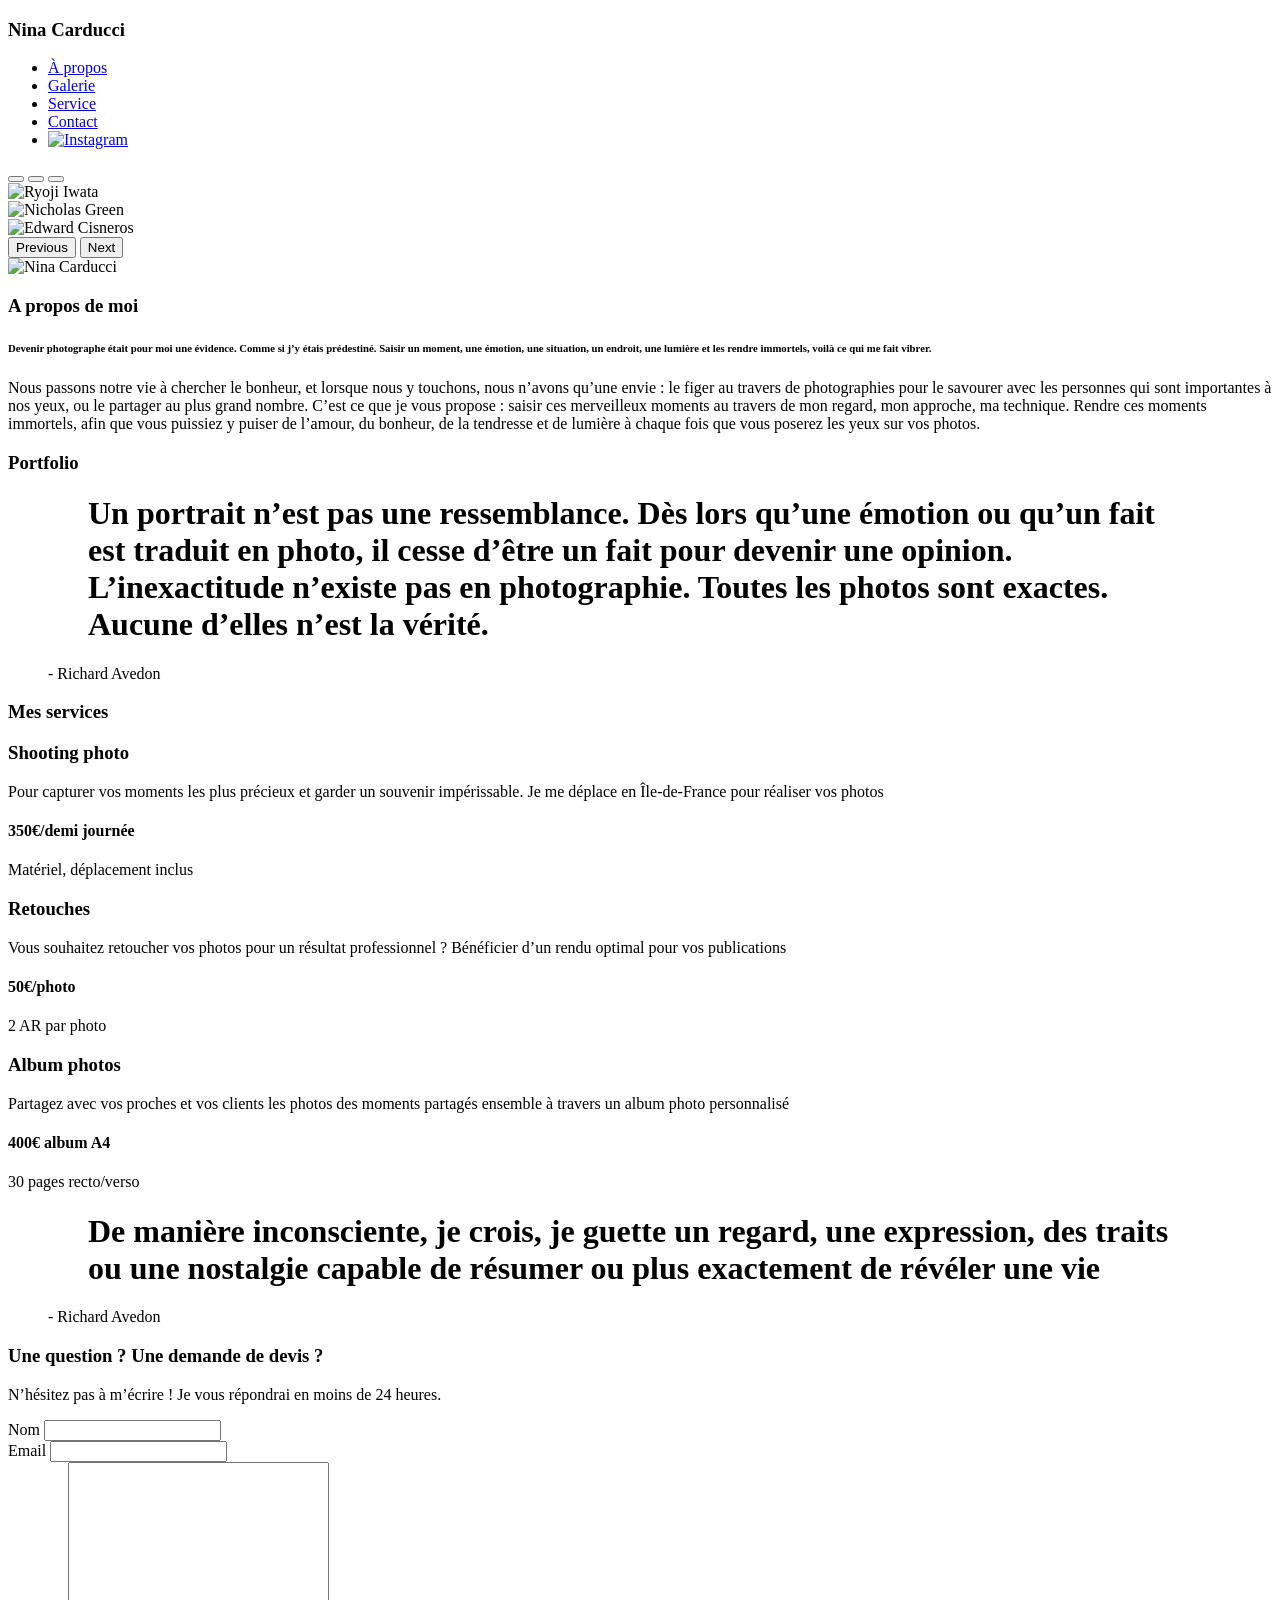
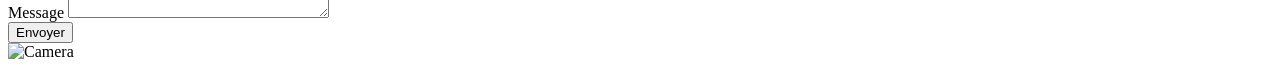
==== index.html @ 7146851a "first commit" ====
<!DOCTYPE html>
<html lang="fr">
<head>

	<!--tag meta-->
	<meta charset="UTF-8">
	<meta name="viewport" content="width=device-width, initial-scale=1.0">

	<!--tag title-->
	<title>Nina Carducci – Photographe professionnelle</title>

	<!--tag link-->
	<link rel="stylesheet" href="./assets/bootstrap/bootstrap.css">
	<link rel="stylesheet" href="./assets/style.css">
	<link rel="preconnect" href="https://fonts.googleapis.com">
	<link rel="preconnect" href="https://fonts.gstatic.com" crossorigin>
	<link href="https://fonts.googleapis.com/css2?family=Inter&family=Spectral:ital,wght@0,400;1,300;1,400;1,800&display=swap" rel="stylesheet">

	<!--tag script-->
	<script src="./assets/bootstrap/bootstrap.bundle.js"></script>
	<script src="https://code.jquery.com/jquery-3.4.1.min.js" integrity="sha256-CSXorXvZcTkaix6Yvo6HppcZGetbYMGWSFlBw8HfCJo=" crossorigin="anonymous"></script>
	<script src="./assets/maugallery.js" defer></script>
	<script src="./assets/scripts.js" defer></script>
</head>
<body>
<div class="top-header">
	<h3 class="name">Nina Carducci</h3>
	<div class="nav">   
		<ul>
			<li><a href="#about">À propos</a></li>
			<li><a href="#gallery">Galerie</a></li>
			<li><a href="#services">Service</a></li>
			<li><a href="#contact">Contact</a></li>
			<li><a class="social-link" href="https://www.instagram.com/ninacarducci.photo/?hl=fr" target="_blank"><img src="assets/images/instagram.webp" alt="Instagram"></a></li>
		</ul>
	</div>
</div>
<div id="header">

	<div id="carouselExampleIndicators" class="carousel slide" data-bs-ride="carousel">
		<div class="carousel-indicators">
			<button type="button" data-bs-target="#carouselExampleIndicators" data-bs-slide-to="0" class="active" aria-current="true" aria-label="Slide 1"></button>
			<button type="button" data-bs-target="#carouselExampleIndicators" data-bs-slide-to="1" aria-label="Slide 2"></button>
			<button type="button" data-bs-target="#carouselExampleIndicators" data-bs-slide-to="2" aria-label="Slide 3"></button>
		</div>
		<div class="carousel-inner">
			<div class="carousel-item active">
				<img src="./assets/images/slider/ryoji-iwata.webp" class="d-block w-100" alt="Ryoji Iwata">
			</div>
			<div class="carousel-item">
				<img src="./assets/images/slider/nicholas-green.webp" class="d-block w-100" alt="Nicholas Green">
			</div>
			<div class="carousel-item">
				<img src="./assets/images/slider/edward-cisneros.webp" class="d-block w-100" alt="Edward Cisneros">
			</div>
		</div>
		<button class="carousel-control-prev" type="button" data-bs-target="#carouselExampleIndicators" data-bs-slide="prev">
			<span class="carousel-control-prev-icon" aria-hidden="true"></span>
			<span class="visually-hidden">Previous</span>
		</button>
		<button class="carousel-control-next" type="button" data-bs-target="#carouselExampleIndicators" data-bs-slide="next">
			<span class="carousel-control-next-icon" aria-hidden="true"></span>
			<span class="visually-hidden">Next</span>
		</button>
	</div>
</div>
<div id="about">
	<div class="picture left">
		<img src="./assets/images/nina.webp" alt="Nina Carducci">
	</div>
	<div id="about-me">
		<h3 class="about-me__title">A propos de moi</h3>
		<h6 class="about-me__introduction">Devenir photographe était pour moi une évidence. Comme si j’y étais prédestiné. Saisir un moment, une émotion, une situation, un endroit, une lumière et les rendre immortels, voilà ce qui me fait vibrer.</h6>
		<p>Nous passons notre vie à chercher le bonheur, et lorsque nous y touchons, nous n’avons qu’une envie : le figer au travers de photographies pour le savourer avec les personnes qui sont importantes à nos yeux, ou le partager au plus grand nombre.
			C’est ce que je vous propose : saisir ces merveilleux moments au travers de mon regard, mon approche, ma technique. Rendre ces moments immortels, afin que vous puissiez y puiser de l’amour, du bonheur, de la tendresse et de lumière à chaque fois que vous poserez les yeux sur vos photos.</p>
	</div>
</div>
<div id="gallery">
	<h3 class="title">Portfolio</h3>
	<div class="container py-3">
		<div class="gallery" style="display: none">
			<img data-gallery-tag="Concert" class="gallery-item" src="./assets/images/gallery/concerts/aaron-paul (1).webp" alt="Aaron Paul" loading="lazy"/>
			<img data-gallery-tag="Entreprises" class="gallery-item" src="./assets/images/gallery/entreprise/ali-morshedlou.webp" alt="Ali Morshedlou" loading="lazy"/>
			<img data-gallery-tag="Entreprises" class="gallery-item" src="./assets/images/gallery/entreprise/jason-goodman.webp" alt="Jason Goodman" loading="lazy"/>
			<img data-gallery-tag="Mariages" class="gallery-item" src="./assets/images/gallery/mariage/hannah-busing.webp" alt="Hannah Busing" loading="lazy"/>
			<img data-gallery-tag="Portrait" class="gallery-item" src="./assets/images/gallery/portraits/ade-tunji (1).webp" alt="Ade Tunji" loading="lazy"/>
			<img data-gallery-tag="Mariages" class="gallery-item" src="./assets/images/gallery/mariage/jakob-owens (1).webp" alt="Jakob Owens" loading="lazy"/>
			<img data-gallery-tag="Portrait" class="gallery-item" src="./assets/images/gallery/portraits/nino-van-prattenburg.webp" alt="Nino Van Prattenburg" loading="lazy"/>
			<img data-gallery-tag="Concert" class="gallery-item" src="./assets/images/gallery/concerts/austin-neill (1).webp" alt="Austin Neill" loading="lazy"/>
			<img data-gallery-tag="Entreprises" class="gallery-item" src="./assets/images/gallery/entreprise/mateus-campos-felipe.webp" alt="Mateus Campos Felipe" loading="lazy"/>
		</div>
	</div>
	<div class="quote">
		<figure>
			<blockquote>
				<h1 class="quote__text">Un portrait n’est pas une ressemblance. Dès lors qu’une émotion ou qu’un fait est traduit en photo, il cesse d’être un fait pour devenir une opinion. L’inexactitude n’existe pas en photographie. Toutes les photos sont exactes. Aucune d’elles n’est la vérité.</h1>
			</blockquote>
			<figcaption class="quote__author">- Richard Avedon</figcaption>
		</figure>
	</div>
</div>
<div id="services">
	<h3 class="title">Mes services</h3>
	<div class="container">
		<div class="service">
			<div class="service__description">
				<h3>Shooting photo</h3>
				<p>Pour capturer vos moments les plus précieux et garder un souvenir impérissable. Je me déplace en Île-de-France pour réaliser vos photos</p>
			</div>
			<div class="service__price">
				<h4>350€/demi journée</h4>
				<span>Matériel, déplacement inclus</span>
			</div>

		</div>
		<div class="service">
			<div class="service__description">
				<h3>Retouches</h3>
				<p>Vous souhaitez retoucher vos photos pour un résultat professionnel ? Bénéficier d’un rendu optimal pour vos publications</p>
			</div>
			<div class="service__price">
				<h4>50€/photo</h4>
				<span>2 AR par photo</span>
			</div>
		</div>
		<div class="service">
			<div class="service__description">
				<h3>Album photos</h3>
				<p>Partagez avec vos proches et vos clients les photos des moments partagés ensemble à travers un album photo personnalisé</p>
			</div>
			<div class="service__price">
				<h4>400€ album A4</h4>
				<span>30 pages recto/verso</span>
			</div>
		</div>
	</div>
</div>
<div class="quote">
	<figure>
		<blockquote>
			<h1 class="quote__text">De manière inconsciente, je crois, je guette un regard, une expression, des traits ou une nostalgie capable de résumer ou plus exactement de révéler une vie</h1>
		</blockquote>
		<figcaption class="quote__author">- Richard Avedon</figcaption>
	</figure>
</div>
<div id="contact">
	<div class="container">
		<div class="form-container">
    <h3>Une question ? Une demande de devis ?</h3>
    <p>N’hésitez pas à m’écrire ! Je vous répondrai en moins de 24 heures.</p>

    <form action="" method="post">
        <!-- Name -->
        <div class="form-group">
            <label for="nom">Nom</label>
            <input type="text" id="nom" name="nom" autocomplete="name" required>
        </div>

        <!-- Email -->
        <div class="form-group">
            <label for="email">Email</label>
            <input type="email" id="email" name="email" autocomplete="email" required>
        </div>

        <!-- Message -->
        <div class="form-group">
            <label for="message">Message</label>
            <textarea id="message" name="message" cols="30" rows="10" autocomplete="off" required></textarea>
        </div>

        <div class="form-group">
            <input type="submit" value="Envoyer">
        </div>
    </form>
</div>

		<div class="picture right">
			<img src="./assets/images/camera.webp" alt="Camera">
		</div>
	</div>
</div>
</body>
</html>
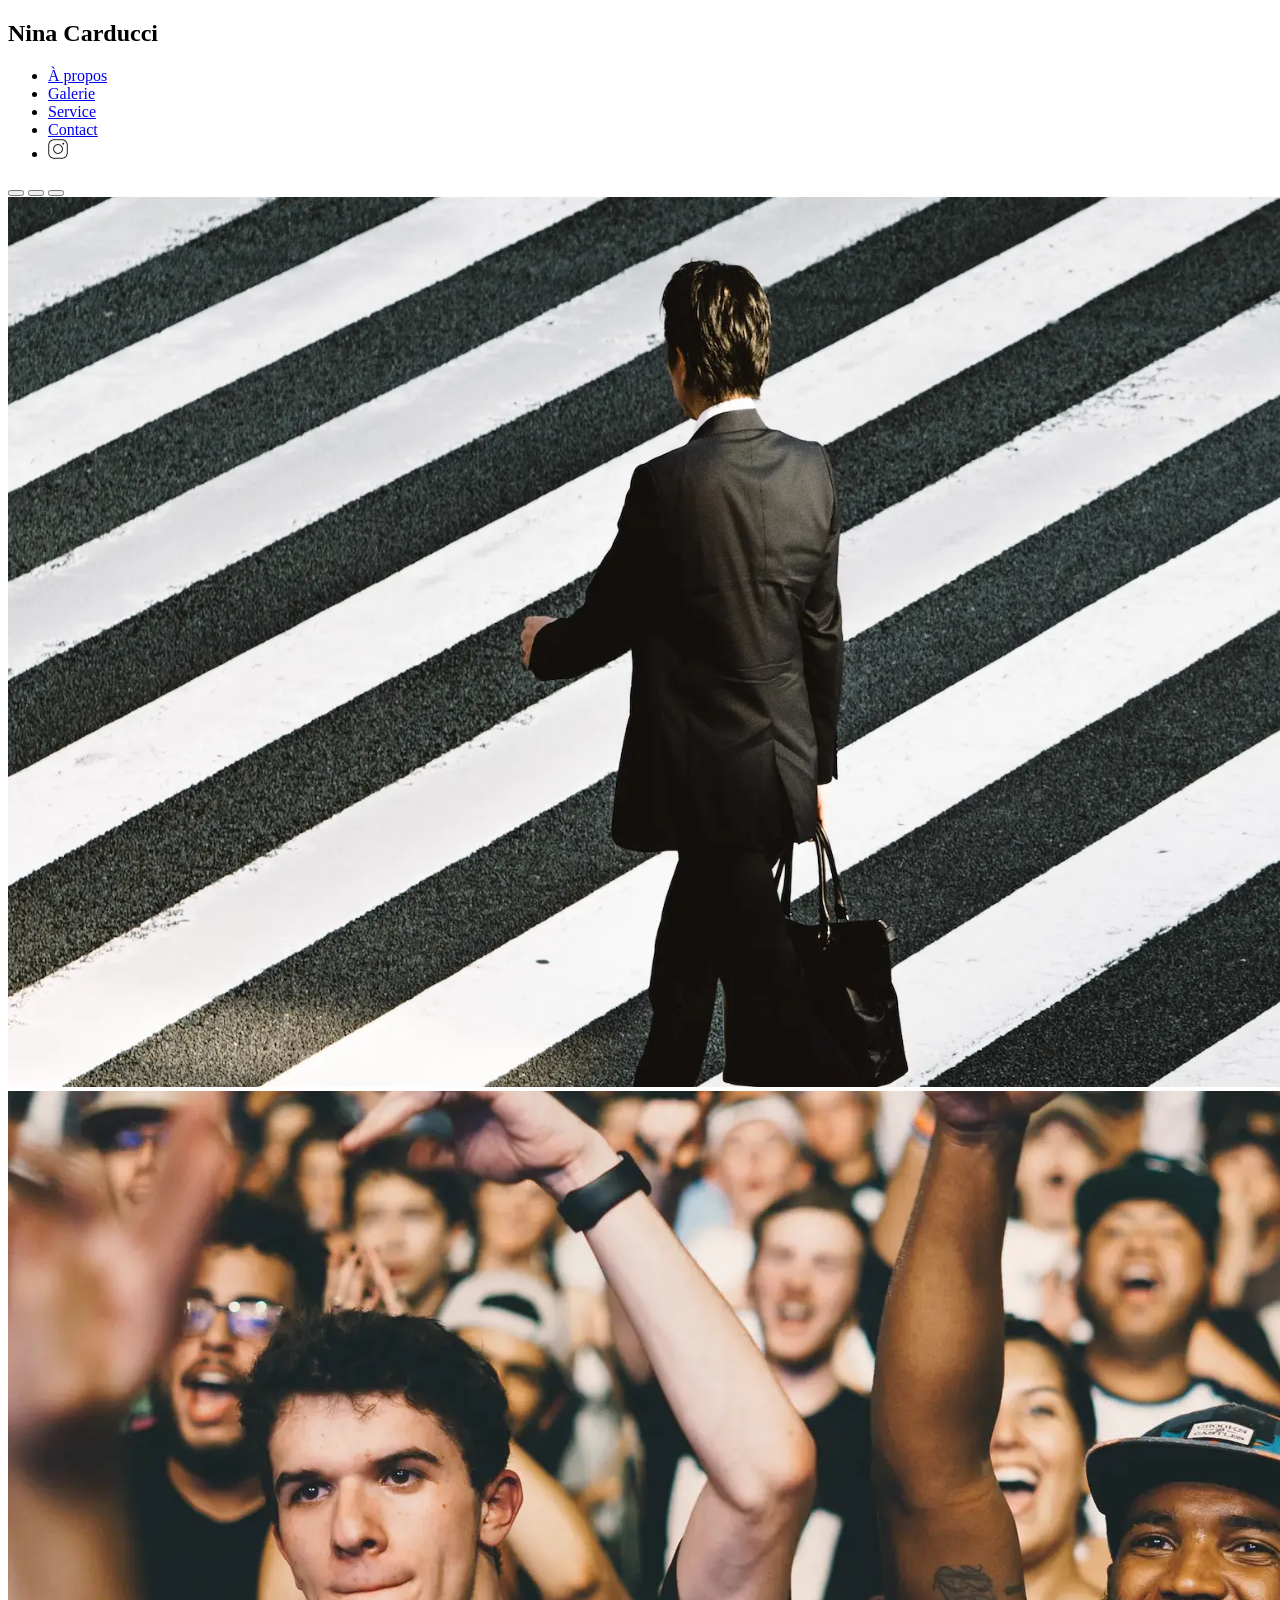
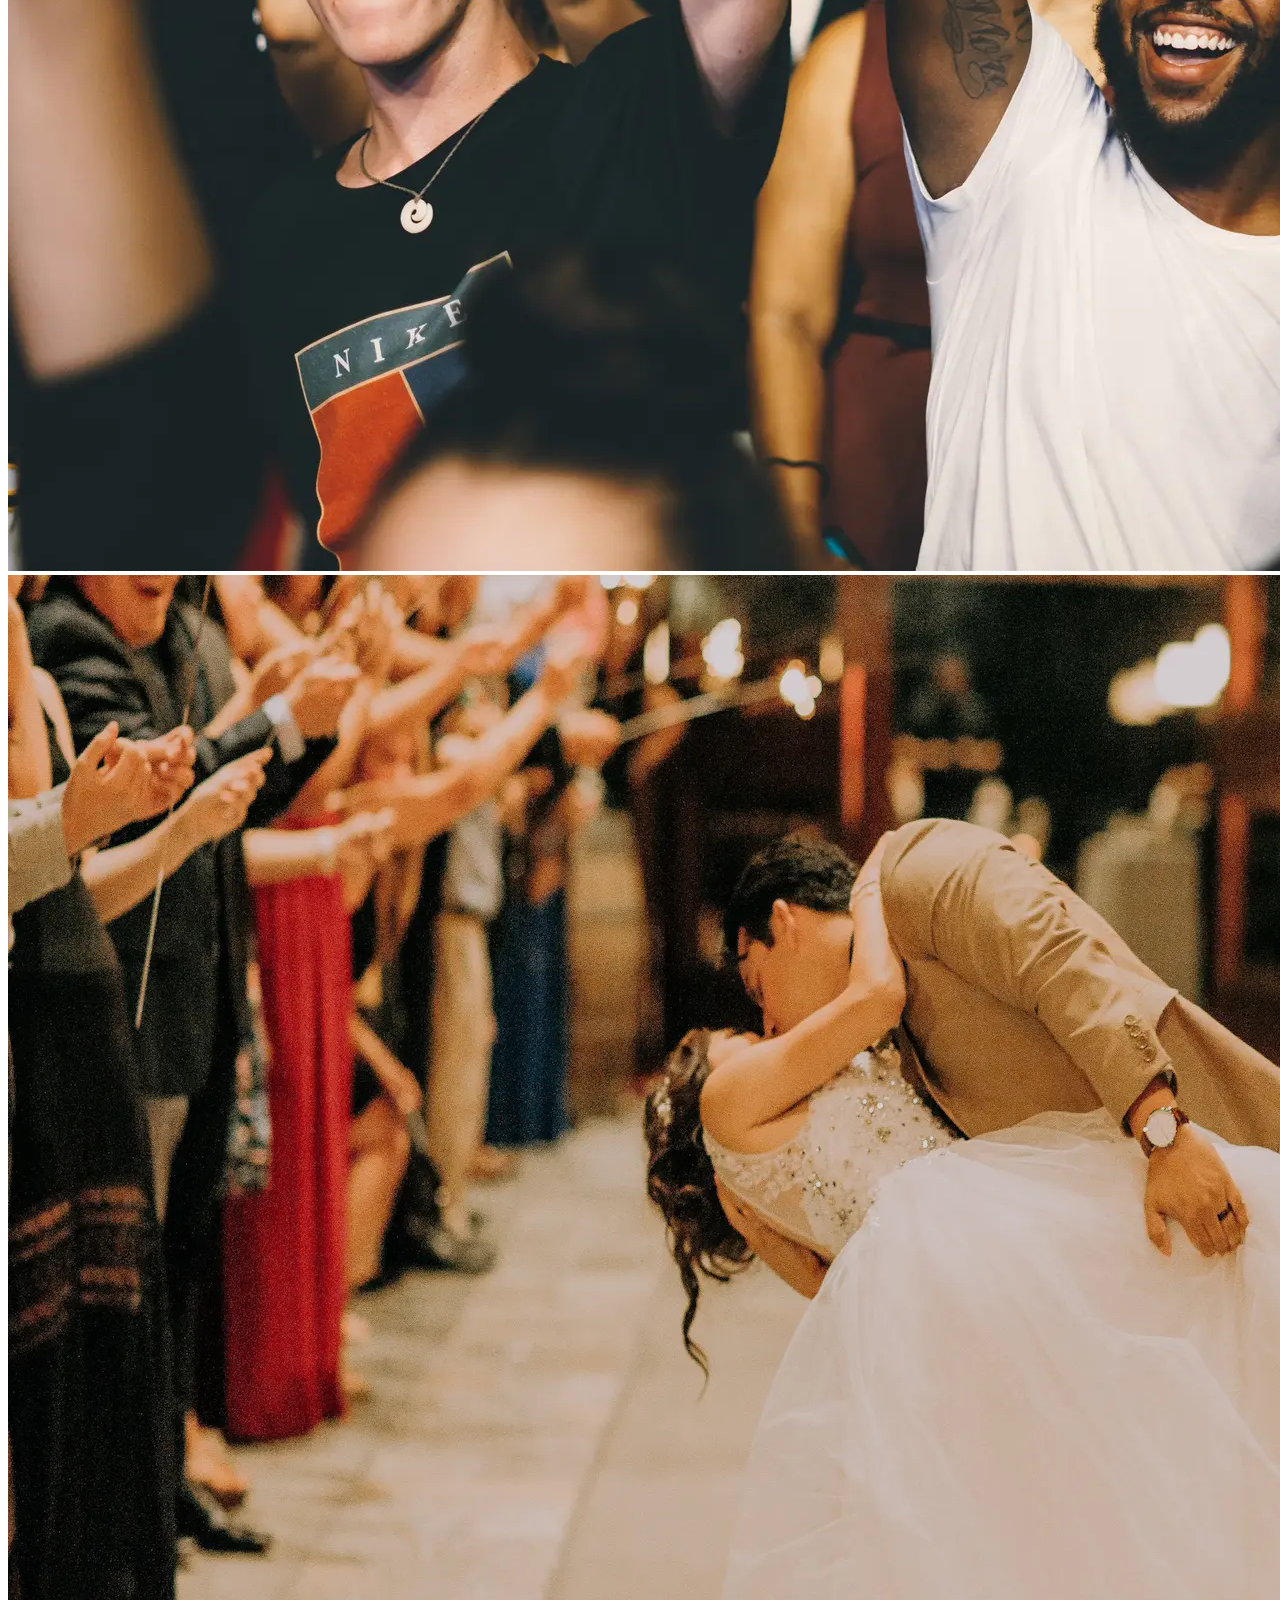
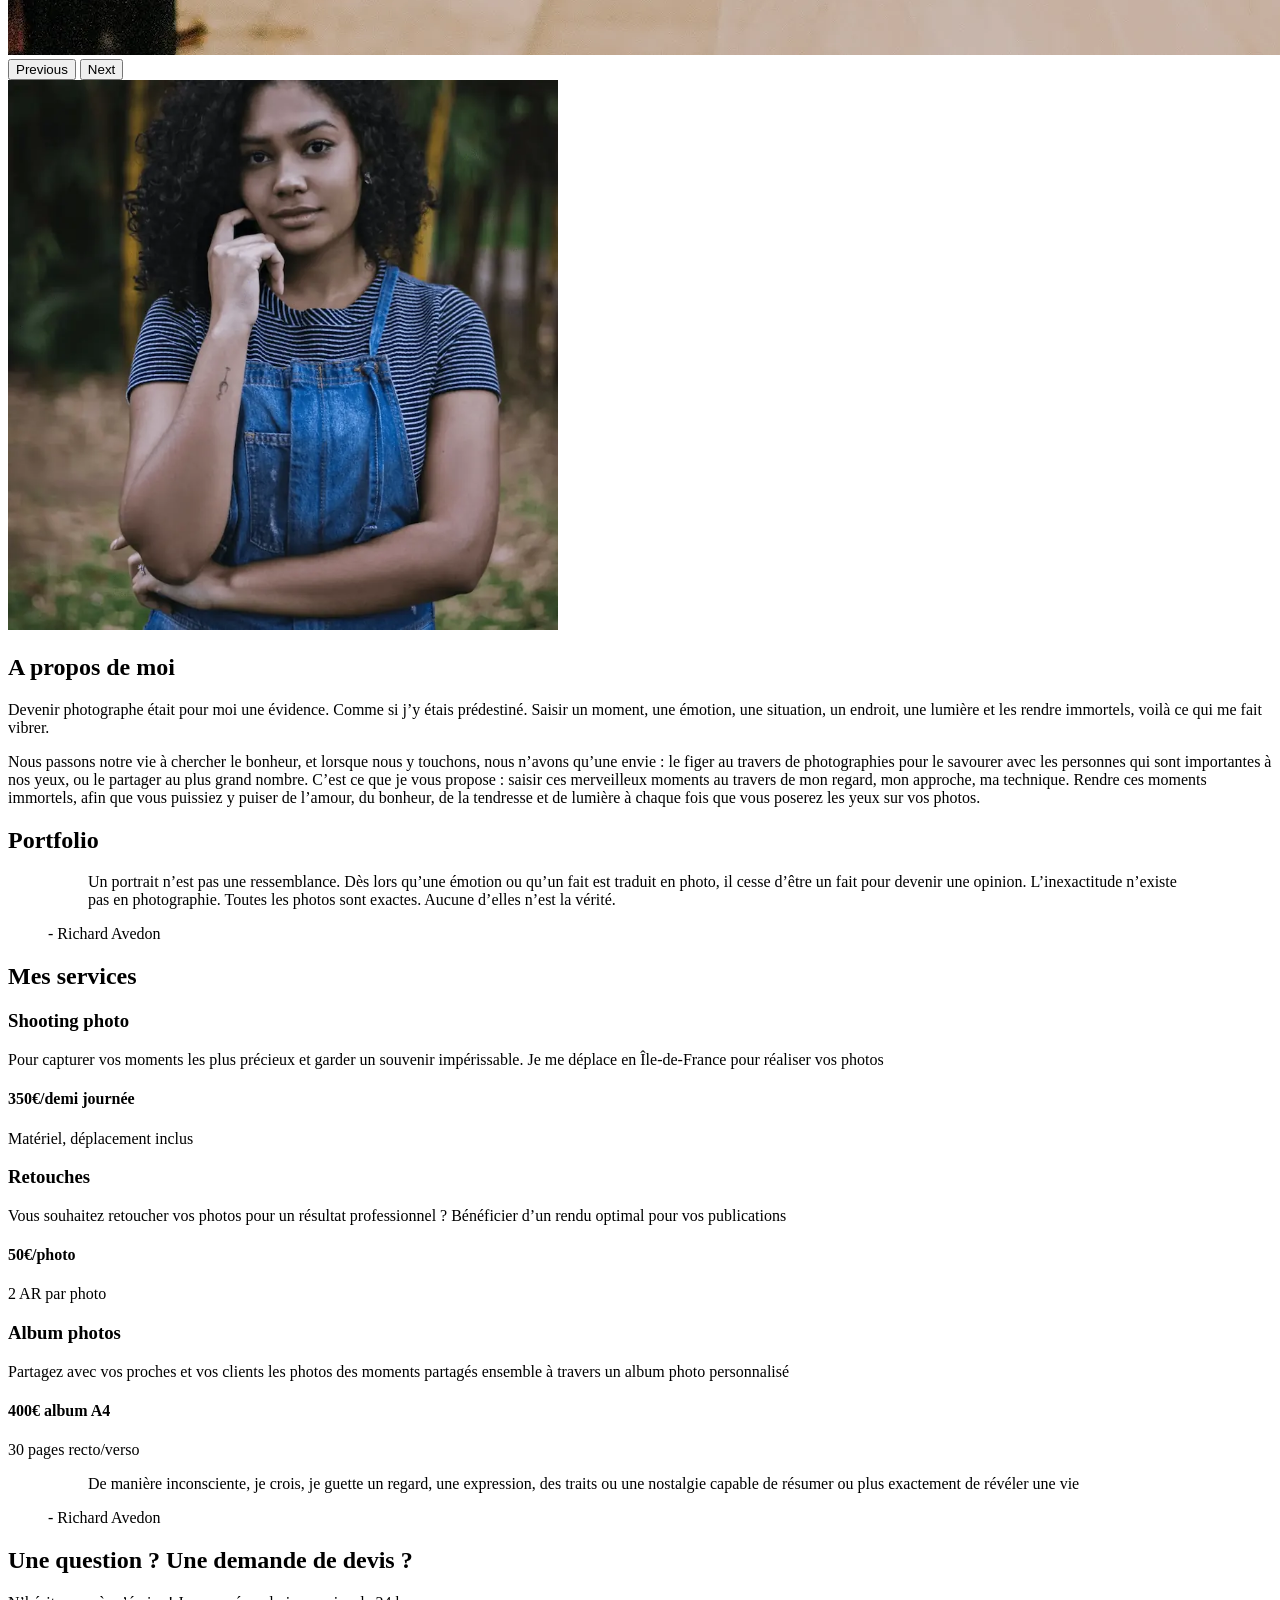
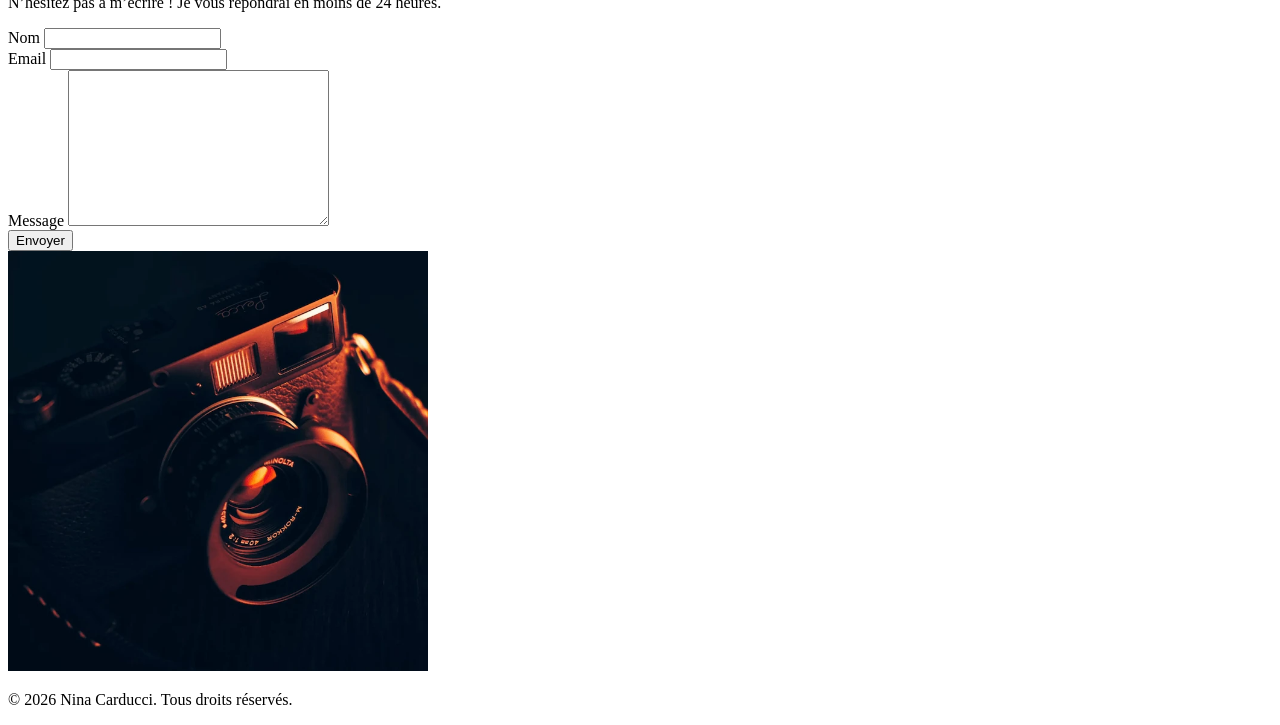
==== commit 2961d250: "seo local" ====
--- a/index.html
+++ b/index.html
@@ -8,6 +8,9 @@
 
 	<!--tag title-->
 	<title>Nina Carducci – Photographe professionnelle</title>
+	<!--tag description-->
+	<meta name="description" content="Nina Carducci, photographe professionnelle à Bordeaux. Spécialisée en portraits, mariages, concerts et photographie d’entreprise. Découvrez son portfolio et ses services.">
+
 
 	<!--tag link-->
 	<link rel="stylesheet" href="./assets/bootstrap/bootstrap.css">
@@ -15,92 +18,139 @@
 	<link rel="preconnect" href="https://fonts.googleapis.com">
 	<link rel="preconnect" href="https://fonts.gstatic.com" crossorigin>
 	<link href="https://fonts.googleapis.com/css2?family=Inter&family=Spectral:ital,wght@0,400;1,300;1,400;1,800&display=swap" rel="stylesheet">
-
 	<!--tag script-->
-	<script src="./assets/bootstrap/bootstrap.bundle.js"></script>
-	<script src="https://code.jquery.com/jquery-3.4.1.min.js" integrity="sha256-CSXorXvZcTkaix6Yvo6HppcZGetbYMGWSFlBw8HfCJo=" crossorigin="anonymous"></script>
+	<script src="./assets/bootstrap/bootstrap.bundle.js" defer></script>
+	<script src="https://code.jquery.com/jquery-3.4.1.min.js" integrity="sha256-CSXorXvZcTkaix6Yvo6HppcZGetbYMGWSFlBw8HfCJo=" crossorigin="anonymous" defer></script>
 	<script src="./assets/maugallery.js" defer></script>
 	<script src="./assets/scripts.js" defer></script>
+	<!-- Meta Tag FB Open Graph -->
+	<meta property="og:site_name" content="Nina Carducci - Photographe à Bordeaux">
+	<meta property="og:title" content="Nina Carducci - Photographe à Bordeaux">
+	<meta property="og:image" content="	https://nina-carducci-bordeaux-photographe.netlify.app/assets/images/nina.webp">
+	<meta property="og:type" content="website">
+	<meta property="og:description" content="Photographe professionnelle à Bordeaux. Mon objectif : saisir vos merveilleux moments au travers de mon regard, mon approche, ma technique. Rendre ces moments immortels, afin que vous puissiez y puiser de l’amour, du bonheur, de la tendresse et de lumière à chaque fois que vous poserez les yeux sur vos photos.">
+	<!-- Meta Tag Twitter -->
+	<meta name="twitter:card" content="summary_large_image">
+	<meta name="twitter:title" content="Nina Carducci - Photographe à Bordeaux">
+	<meta name="twitter:description" content="Photographe professionnelle à Bordeaux. Mon objectif : saisir vos merveilleux moments au travers de mon regard, mon approche, ma technique. Rendre ces moments immortels, afin que vous puissiez y puiser de l’amour, du bonheur, de la tendresse et de lumière à chaque fois que vous poserez les yeux sur vos photos.">
+	<meta name="twitter:image" content="https://nina-carducci-bordeaux-photographe.netlify.app/assets/images/nina.webp">
+	<meta property="og:url" content="https://nina-carducci-bordeaux-photographe.netlify.app/">
+	<meta property="og:logo" content="https://nina-carducci-bordeaux-photographe.netlify.app/assets/images/nina.webp">
+	<!-- local SEO -->
+	<script type="application/ld+json">
+  	{
+    	"@context": "https://schema.org",
+		"@type": "LocalBusiness",
+		"name": "Nina Carducci - Photographe",
+		"description": "Nina Carducci, photographe professionnelle à Bordeaux.",
+		"image": "	https://nina-carducci-bordeaux-photographe.netlify.app/assets/images/nina.webp",
+		"sameAs": [
+  			"https://www.instagram.com/ninacarducci.photo/?hl=fr"
+			],
+		"url": "https://nina-carducci-bordeaux-photographe.netlify.app/",
+		"telephone": "+33 5 56 67 78 89",
+		"address": {
+			"@type": "PostalAddress",
+			"streetAddress": "68 avenue Alsace-Lorraine",
+			"addressLocality": "Bordeaux",
+			"postalCode": "33200",
+			"addressCountry": "FR"
+			},
+		"priceRange": "€€",
+		"openingHours" : ["Mo-Fr 10:00-19:00"]
+  	}
+  	</script>
+
 </head>
 <body>
-<div class="top-header">
-	<h3 class="name">Nina Carducci</h3>
-	<div class="nav">   
-		<ul>
-			<li><a href="#about">À propos</a></li>
-			<li><a href="#gallery">Galerie</a></li>
-			<li><a href="#services">Service</a></li>
-			<li><a href="#contact">Contact</a></li>
-			<li><a class="social-link" href="https://www.instagram.com/ninacarducci.photo/?hl=fr" target="_blank"><img src="assets/images/instagram.webp" alt="Instagram"></a></li>
-		</ul>
-	</div>
-</div>
-<div id="header">
-
-	<div id="carouselExampleIndicators" class="carousel slide" data-bs-ride="carousel">
-		<div class="carousel-indicators">
-			<button type="button" data-bs-target="#carouselExampleIndicators" data-bs-slide-to="0" class="active" aria-current="true" aria-label="Slide 1"></button>
-			<button type="button" data-bs-target="#carouselExampleIndicators" data-bs-slide-to="1" aria-label="Slide 2"></button>
-			<button type="button" data-bs-target="#carouselExampleIndicators" data-bs-slide-to="2" aria-label="Slide 3"></button>
-		</div>
-		<div class="carousel-inner">
-			<div class="carousel-item active">
-				<img src="./assets/images/slider/ryoji-iwata.webp" class="d-block w-100" alt="Ryoji Iwata">
-			</div>
-			<div class="carousel-item">
-				<img src="./assets/images/slider/nicholas-green.webp" class="d-block w-100" alt="Nicholas Green">
-			</div>
-			<div class="carousel-item">
-				<img src="./assets/images/slider/edward-cisneros.webp" class="d-block w-100" alt="Edward Cisneros">
-			</div>
-		</div>
-		<button class="carousel-control-prev" type="button" data-bs-target="#carouselExampleIndicators" data-bs-slide="prev">
-			<span class="carousel-control-prev-icon" aria-hidden="true"></span>
-			<span class="visually-hidden">Previous</span>
-		</button>
-		<button class="carousel-control-next" type="button" data-bs-target="#carouselExampleIndicators" data-bs-slide="next">
-			<span class="carousel-control-next-icon" aria-hidden="true"></span>
-			<span class="visually-hidden">Next</span>
-		</button>
-	</div>
-</div>
-<div id="about">
+
+<header>
+	<section class="top-header">
+		<h1 class="name">Nina Carducci</h1>
+		<nav>   
+			<ul>
+				<li><a href="#about">À propos</a></li>
+				<li><a href="#gallery">Galerie</a></li>
+				<li><a href="#services">Service</a></li>
+				<li><a href="#contact">Contact</a></li>
+				<li>
+					<a class="social-link" href="https://www.instagram.com/ninacarducci.photo/?hl=fr" target="_blank">
+						<img src="assets/images/instagram.webp" alt="Instagram" width="20" height="20">
+						<span hidden>Suivez-nous sur Instagram</span>
+					</a>
+				</li>
+			</ul>
+		</nav>
+	</section>
+	<section id="header">
+
+		<div id="carouselExampleIndicators" class="carousel slide" data-bs-ride="carousel">
+			<div class="carousel-indicators">
+				<button type="button" data-bs-target="#carouselExampleIndicators" data-bs-slide-to="0" class="active" aria-current="true" aria-label="Slide 1"></button>
+				<button type="button" data-bs-target="#carouselExampleIndicators" data-bs-slide-to="1" aria-label="Slide 2"></button>
+				<button type="button" data-bs-target="#carouselExampleIndicators" data-bs-slide-to="2" aria-label="Slide 3"></button>
+			</div>
+			<div class="carousel-inner">
+				<div class="carousel-item active">
+					<img src="./assets/images/slider/ryoji-iwata.webp" class="d-block w-100" alt="Ryoji Iwata" width="1582" height="890" fetchpriority="high">
+				</div>
+				<div class="carousel-item">
+					<img src="./assets/images/slider/nicholas-green.webp" class="d-block w-100" alt="Nicholas Green" loading="lazy">
+				</div>
+				<div class="carousel-item">
+					<img src="./assets/images/slider/edward-cisneros.webp" class="d-block w-100" alt="Edward Cisneros" loading="lazy">
+				</div>
+			</div>
+			<button class="carousel-control-prev" type="button" data-bs-target="#carouselExampleIndicators" data-bs-slide="prev">
+				<span class="carousel-control-prev-icon" aria-hidden="true"></span>
+				<span class="visually-hidden">Previous</span>
+			</button>
+			<button class="carousel-control-next" type="button" data-bs-target="#carouselExampleIndicators" data-bs-slide="next">
+				<span class="carousel-control-next-icon" aria-hidden="true"></span>
+				<span class="visually-hidden">Next</span>
+			</button>
+		</div>
+	</section>
+</header>
+
+<main>
+<section id="about">
 	<div class="picture left">
-		<img src="./assets/images/nina.webp" alt="Nina Carducci">
+		<img src="./assets/images/nina.webp" alt="Nina Carducci" width="550" height="550">
 	</div>
 	<div id="about-me">
-		<h3 class="about-me__title">A propos de moi</h3>
-		<h6 class="about-me__introduction">Devenir photographe était pour moi une évidence. Comme si j’y étais prédestiné. Saisir un moment, une émotion, une situation, un endroit, une lumière et les rendre immortels, voilà ce qui me fait vibrer.</h6>
+		<h2 class="about-me__title">A propos de moi</h2>
+		<p class="about-me__introduction">Devenir photographe était pour moi une évidence. Comme si j’y étais prédestiné. Saisir un moment, une émotion, une situation, un endroit, une lumière et les rendre immortels, voilà ce qui me fait vibrer.</p>
 		<p>Nous passons notre vie à chercher le bonheur, et lorsque nous y touchons, nous n’avons qu’une envie : le figer au travers de photographies pour le savourer avec les personnes qui sont importantes à nos yeux, ou le partager au plus grand nombre.
 			C’est ce que je vous propose : saisir ces merveilleux moments au travers de mon regard, mon approche, ma technique. Rendre ces moments immortels, afin que vous puissiez y puiser de l’amour, du bonheur, de la tendresse et de lumière à chaque fois que vous poserez les yeux sur vos photos.</p>
 	</div>
-</div>
-<div id="gallery">
-	<h3 class="title">Portfolio</h3>
+</section>
+<section id="gallery">
+	<h2 class="title">Portfolio</h2>
 	<div class="container py-3">
 		<div class="gallery" style="display: none">
-			<img data-gallery-tag="Concert" class="gallery-item" src="./assets/images/gallery/concerts/aaron-paul (1).webp" alt="Aaron Paul" loading="lazy"/>
+			<img data-gallery-tag="Concert" class="gallery-item" src="./assets/images/gallery/concerts/aaron-paul.webp" alt="Aaron Paul" loading="lazy"/>
 			<img data-gallery-tag="Entreprises" class="gallery-item" src="./assets/images/gallery/entreprise/ali-morshedlou.webp" alt="Ali Morshedlou" loading="lazy"/>
 			<img data-gallery-tag="Entreprises" class="gallery-item" src="./assets/images/gallery/entreprise/jason-goodman.webp" alt="Jason Goodman" loading="lazy"/>
 			<img data-gallery-tag="Mariages" class="gallery-item" src="./assets/images/gallery/mariage/hannah-busing.webp" alt="Hannah Busing" loading="lazy"/>
-			<img data-gallery-tag="Portrait" class="gallery-item" src="./assets/images/gallery/portraits/ade-tunji (1).webp" alt="Ade Tunji" loading="lazy"/>
-			<img data-gallery-tag="Mariages" class="gallery-item" src="./assets/images/gallery/mariage/jakob-owens (1).webp" alt="Jakob Owens" loading="lazy"/>
+			<img data-gallery-tag="Portrait" class="gallery-item" src="./assets/images/gallery/portraits/ade-tunji.webp" alt="Ade Tunji" loading="lazy"/>
+			<img data-gallery-tag="Mariages" class="gallery-item" src="./assets/images/gallery/mariage/jakob-owens.webp" alt="Jakob Owens" loading="lazy"/>
 			<img data-gallery-tag="Portrait" class="gallery-item" src="./assets/images/gallery/portraits/nino-van-prattenburg.webp" alt="Nino Van Prattenburg" loading="lazy"/>
-			<img data-gallery-tag="Concert" class="gallery-item" src="./assets/images/gallery/concerts/austin-neill (1).webp" alt="Austin Neill" loading="lazy"/>
+			<img data-gallery-tag="Concert" class="gallery-item" src="./assets/images/gallery/concerts/austin-neill.webp" alt="Austin Neill" loading="lazy"/>
 			<img data-gallery-tag="Entreprises" class="gallery-item" src="./assets/images/gallery/entreprise/mateus-campos-felipe.webp" alt="Mateus Campos Felipe" loading="lazy"/>
 		</div>
 	</div>
 	<div class="quote">
 		<figure>
 			<blockquote>
-				<h1 class="quote__text">Un portrait n’est pas une ressemblance. Dès lors qu’une émotion ou qu’un fait est traduit en photo, il cesse d’être un fait pour devenir une opinion. L’inexactitude n’existe pas en photographie. Toutes les photos sont exactes. Aucune d’elles n’est la vérité.</h1>
+				<p class="quote__text">Un portrait n’est pas une ressemblance. Dès lors qu’une émotion ou qu’un fait est traduit en photo, il cesse d’être un fait pour devenir une opinion. L’inexactitude n’existe pas en photographie. Toutes les photos sont exactes. Aucune d’elles n’est la vérité.</p>
 			</blockquote>
 			<figcaption class="quote__author">- Richard Avedon</figcaption>
 		</figure>
 	</div>
-</div>
-<div id="services">
-	<h3 class="title">Mes services</h3>
+</section>
+<section id="services">
+	<h2 class="title">Mes services</h2>
 	<div class="container">
 		<div class="service">
 			<div class="service__description">
@@ -134,22 +184,23 @@
 			</div>
 		</div>
 	</div>
-</div>
-<div class="quote">
+</section>
+<section class="quote">
 	<figure>
 		<blockquote>
-			<h1 class="quote__text">De manière inconsciente, je crois, je guette un regard, une expression, des traits ou une nostalgie capable de résumer ou plus exactement de révéler une vie</h1>
+			<p class="quote__text">De manière inconsciente, je crois, je guette un regard, une expression, des traits ou une nostalgie capable de résumer ou plus exactement de révéler une vie</p>
 		</blockquote>
 		<figcaption class="quote__author">- Richard Avedon</figcaption>
 	</figure>
-</div>
+</section>
+
 <div id="contact">
 	<div class="container">
 		<div class="form-container">
-    <h3>Une question ? Une demande de devis ?</h3>
+    <h2>Une question ? Une demande de devis ?</h2>
     <p>N’hésitez pas à m’écrire ! Je vous répondrai en moins de 24 heures.</p>
 
-    <form action="" method="post">
+    <form  method="post">
         <!-- Name -->
         <div class="form-group">
             <label for="nom">Nom</label>
@@ -169,15 +220,19 @@
         </div>
 
         <div class="form-group">
-            <input type="submit" value="Envoyer">
+            <button type="submit">Envoyer</button>
         </div>
     </form>
+	</div>
+
+		<div class="picture right">
+			<img src="./assets/images/camera.webp" alt="Camera" width="420" height="420" loading="lazy">
+		</div>
+	</div>
 </div>
-
-		<div class="picture right">
-			<img src="./assets/images/camera.webp" alt="Camera">
-		</div>
-	</div>
-</div>
+</main>
+<footer>
+	<p>© 2026 Nina Carducci. Tous droits réservés.</p>
+</footer>
 </body>
 </html>
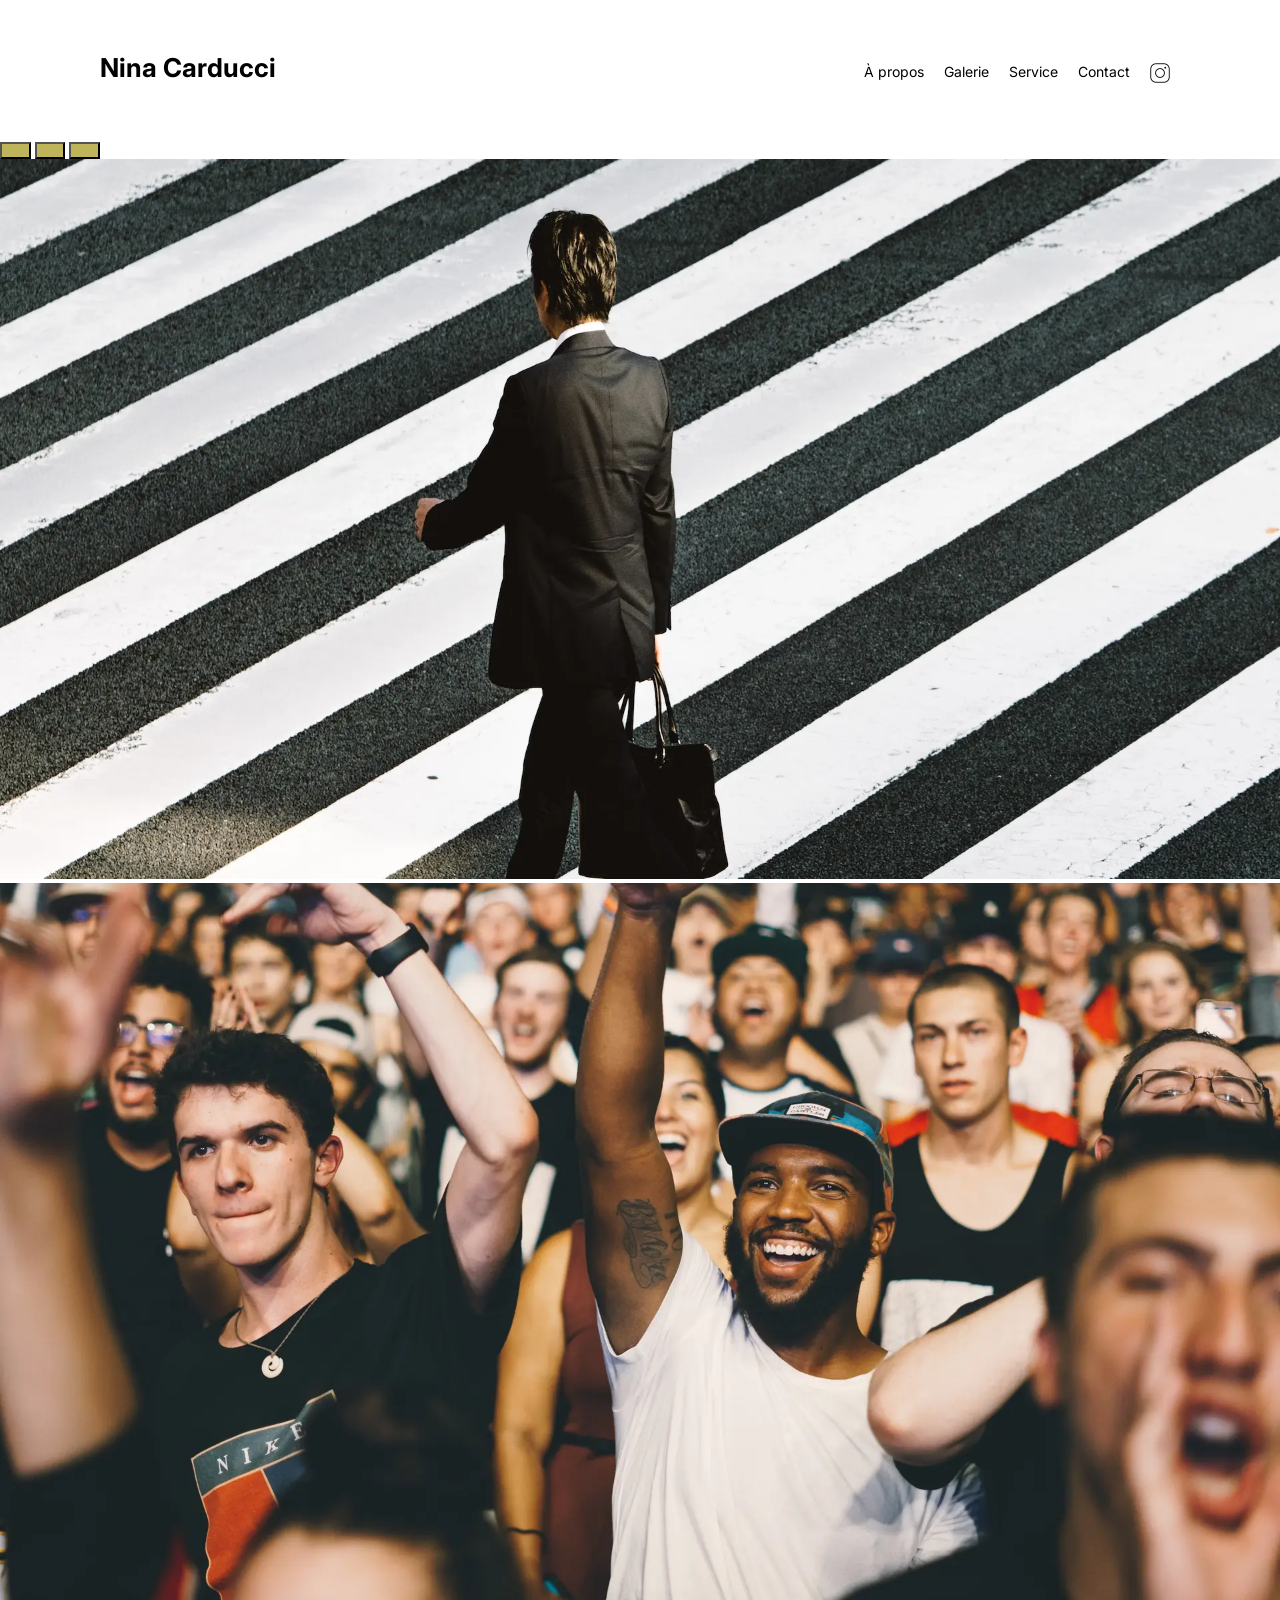
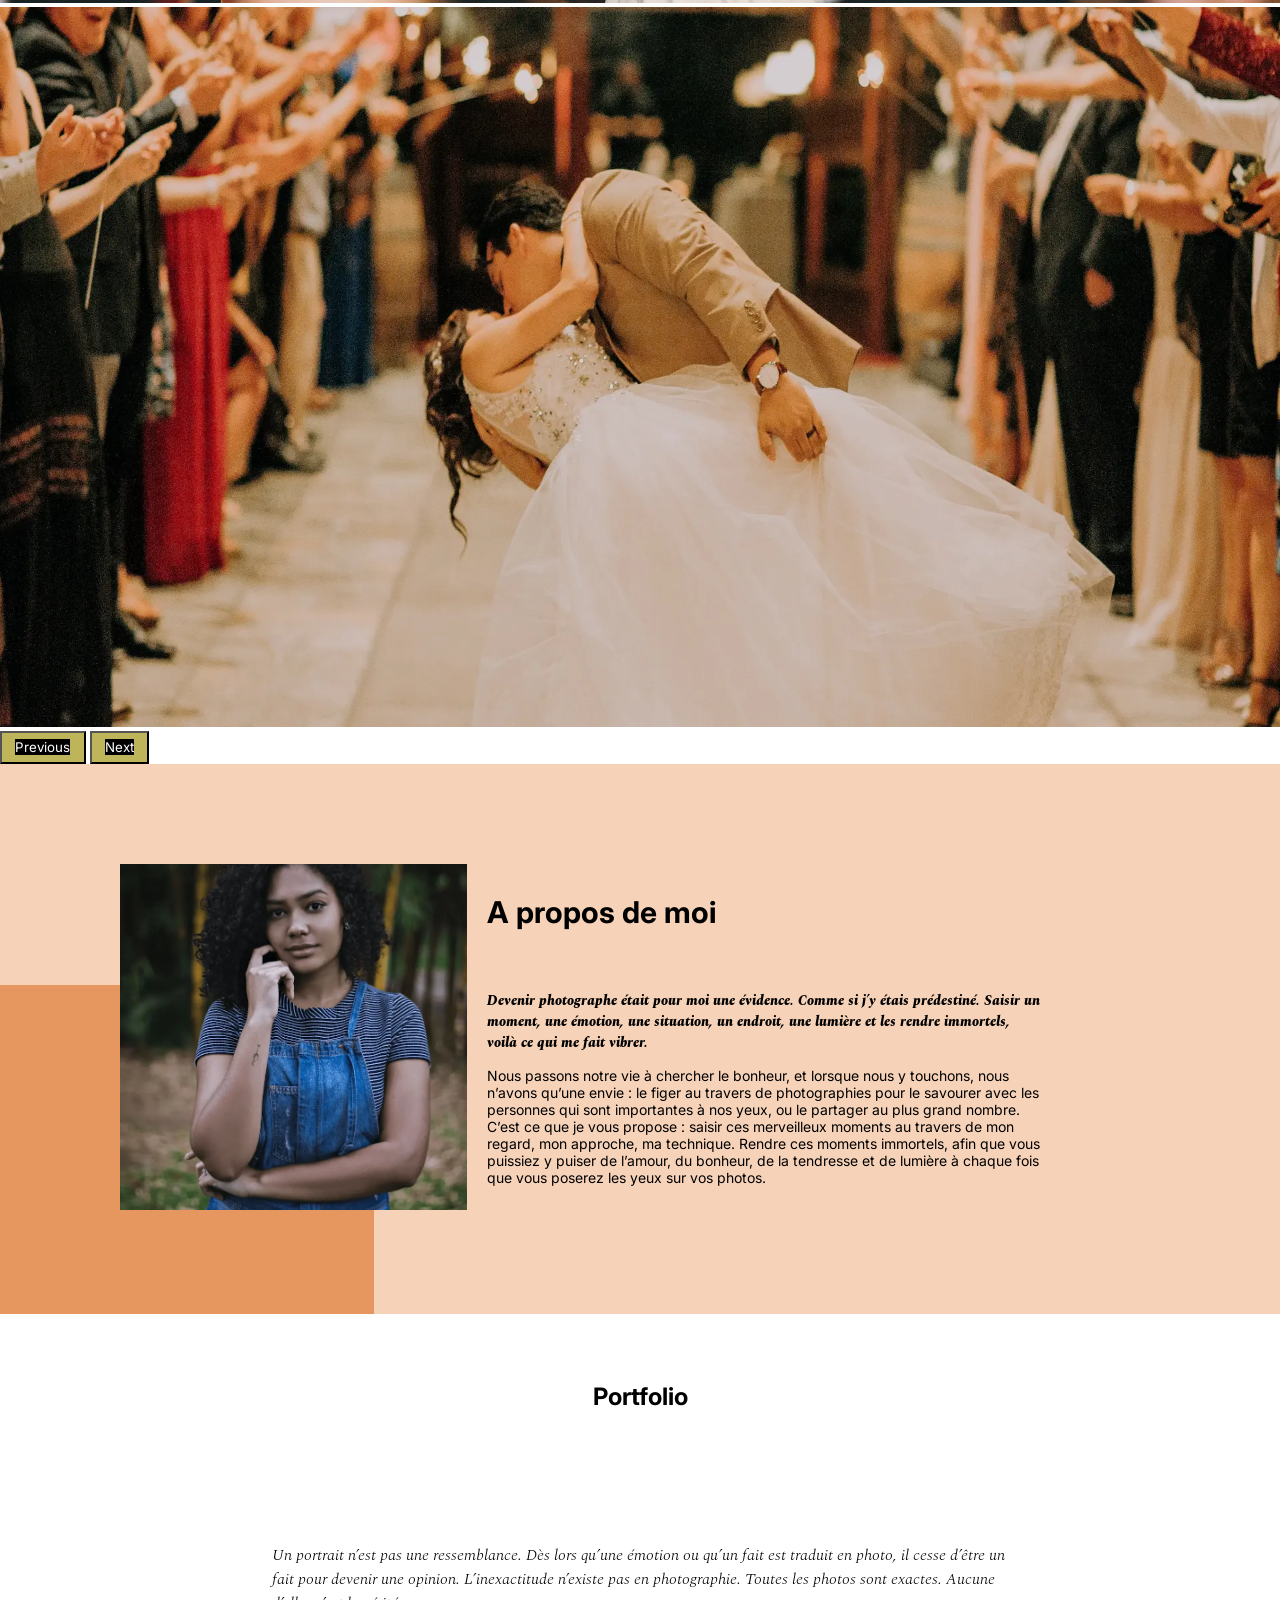
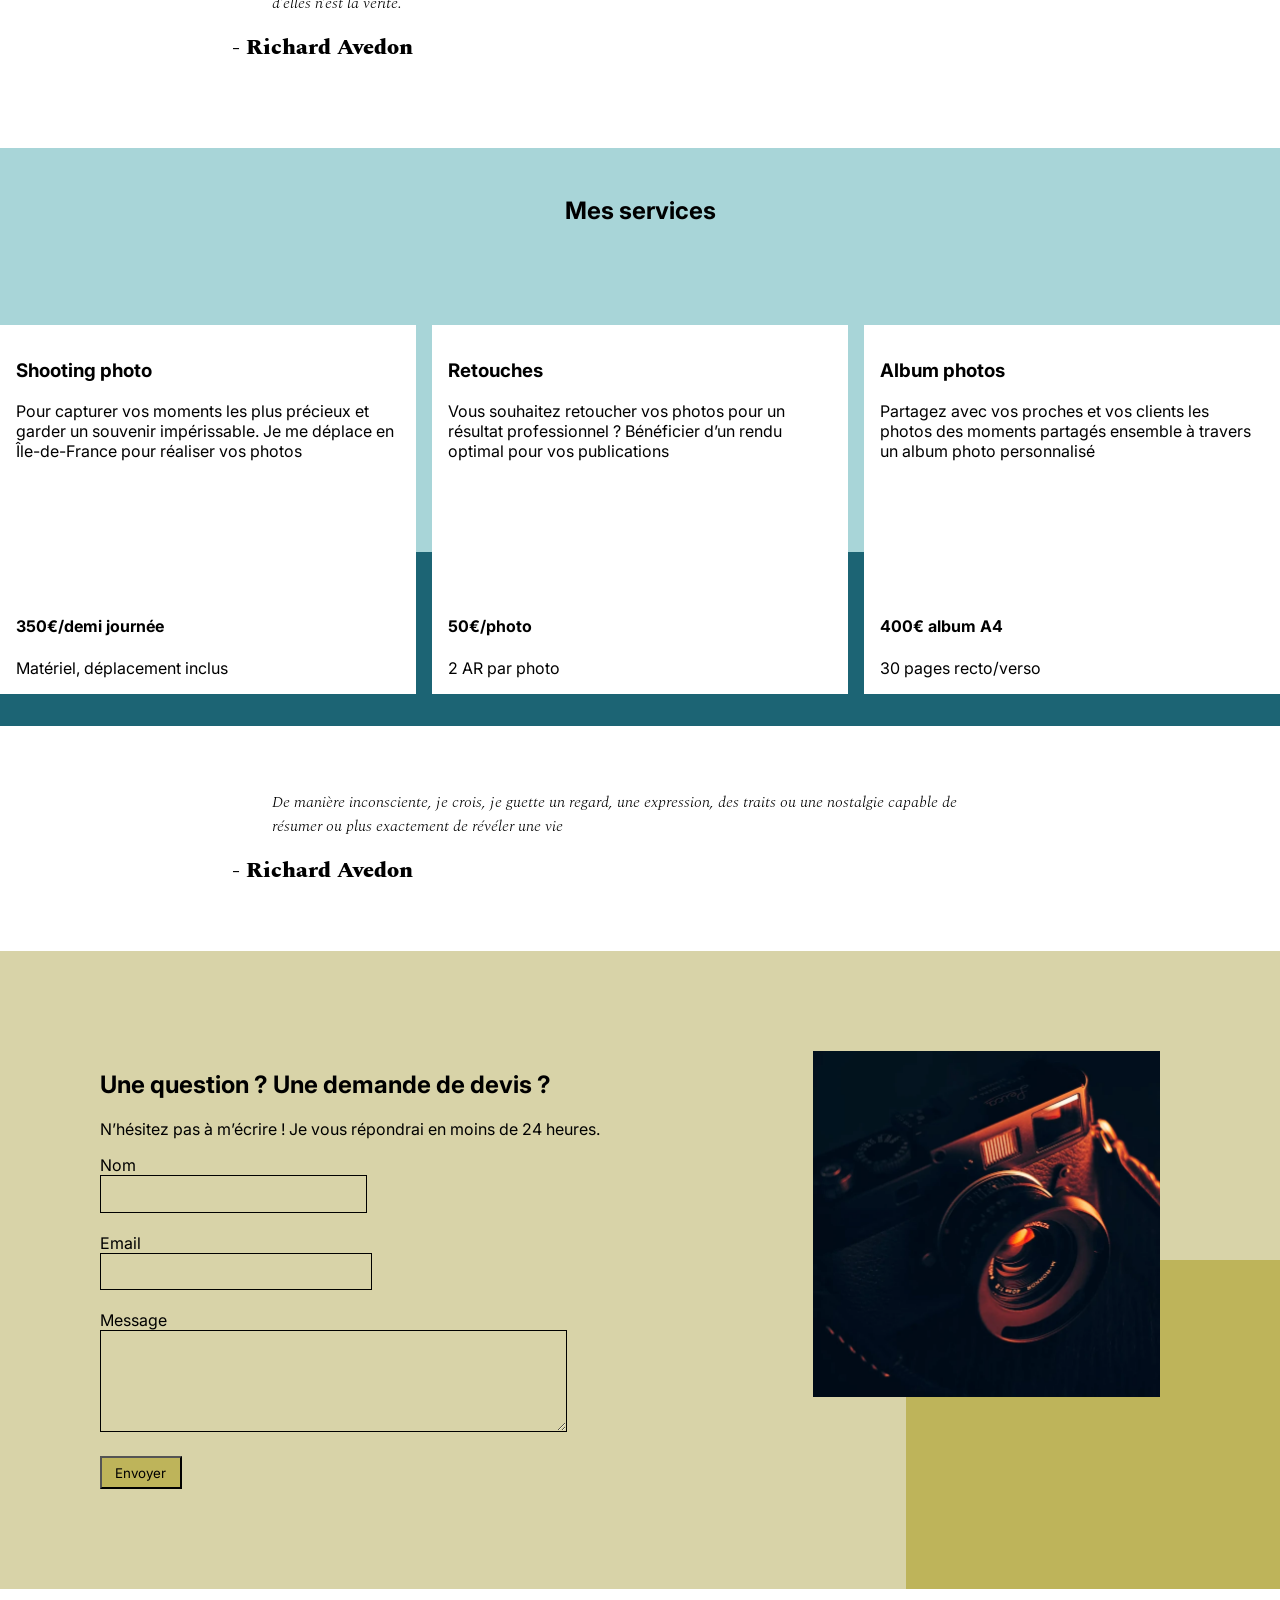
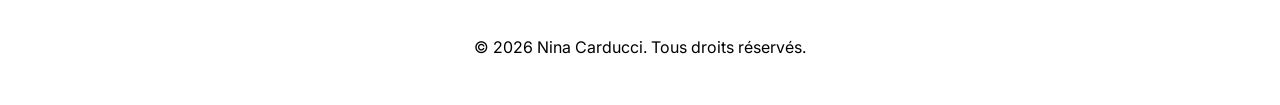
==== commit aabfc4c5: "modif slider" ====
--- a/index.html
+++ b/index.html
@@ -84,21 +84,21 @@
 	</section>
 	<section id="header">
 
-		<div id="carouselExampleIndicators" class="carousel slide" data-bs-ride="carousel">
+		<div id="carouselExampleIndicators" class="carousel slide">
 			<div class="carousel-indicators">
 				<button type="button" data-bs-target="#carouselExampleIndicators" data-bs-slide-to="0" class="active" aria-current="true" aria-label="Slide 1"></button>
 				<button type="button" data-bs-target="#carouselExampleIndicators" data-bs-slide-to="1" aria-label="Slide 2"></button>
 				<button type="button" data-bs-target="#carouselExampleIndicators" data-bs-slide-to="2" aria-label="Slide 3"></button>
-			</div>
+			</div> 
 			<div class="carousel-inner">
 				<div class="carousel-item active">
 					<img src="./assets/images/slider/ryoji-iwata.webp" class="d-block w-100" alt="Ryoji Iwata" width="1582" height="890" fetchpriority="high">
 				</div>
 				<div class="carousel-item">
-					<img src="./assets/images/slider/nicholas-green.webp" class="d-block w-100" alt="Nicholas Green" loading="lazy">
+					<img src="./assets/images/slider/nicholas-green.webp" class="d-block w-100" alt="Nicholas Green" loading="lazy" width="1582" height="890">
 				</div>
 				<div class="carousel-item">
-					<img src="./assets/images/slider/edward-cisneros.webp" class="d-block w-100" alt="Edward Cisneros" loading="lazy">
+					<img src="./assets/images/slider/edward-cisneros.webp" class="d-block w-100" alt="Edward Cisneros" loading="lazy" width="1582" height="890">
 				</div>
 			</div>
 			<button class="carousel-control-prev" type="button" data-bs-target="#carouselExampleIndicators" data-bs-slide="prev">
--- a/assets/style.css
+++ b/assets/style.css
@@ -0,0 +1,383 @@
+body {
+	max-width: 1920px;
+	margin: auto;
+}
+* {
+	font-family: 'Inter';
+	font-style: normal;
+}
+.top-header {
+	background-color: white;
+	position: sticky;
+	top:0;
+	z-index: 1000;
+	display: flex;
+	justify-content: space-between;
+	padding-inline: 100px;
+	padding-block: 30px;
+	align-items: center;
+}
+
+.top-header .name {
+	font-size: 26px;
+}
+
+nav ul {
+	display: flex;
+	list-style-type: none;
+	font-size: 14px;
+	margin-bottom: 0;
+}
+
+nav li {
+	padding-inline: 10px;
+}
+
+nav a {
+	text-decoration: none;
+	color: #000
+}
+
+.social-link img {
+	width: 20px;
+}
+
+.visually-hidden {
+	color: #FFFFFF;
+	background-color: #000000;
+}
+
+.carousel-item img {
+  width: 100%;
+  height: auto;
+  object-fit: cover;
+}
+
+#about {
+	display: flex;
+	background-color: #F6D2B8;
+	padding-inline: 100px;
+	padding-block: 100px;
+	position: relative;
+}
+
+.picture.left::before {
+	content: ' ';
+	background-color: #E5975F;
+	width: 374px;
+	height: 329px;
+	position: absolute;
+	bottom: 0;
+	left: 0;
+	z-index: -1;
+}
+
+.picture {
+	flex: 1;
+	margin: 0 20px;
+	z-index: 0;
+}
+
+.picture img {
+  width: 100%;
+  height: auto;
+  object-fit: cover;
+}
+
+#about-me {
+	flex: 2
+}
+.about-me__title {
+	margin-top: 1em;
+	margin-bottom: 60px;
+	font-size: 30px;
+}
+.about-me__introduction {
+	font-family: 'Spectral';
+	font-weight: 800;
+	font-style: italic;
+	width: 60%;
+}
+#about-me p {
+	width: 80%;
+	font-size: 14px;
+}
+
+.title{
+	text-align: center;
+	padding-block: 2em;
+}
+.gallery .nav {
+	justify-content: center;
+}
+
+.nav-pills .nav-link {
+	color: #000
+}
+
+.nav-link:hover,
+.nav-link:focus {
+  background-color: #6f5200;
+  color: #ffffff;
+  outline: none;
+}
+
+.nav-pills .nav-link.active,
+.nav-pills .nav-link.active-tag {
+  background-color: #6f5200 !important;
+  color: #ffffff !important;
+}
+
+.item-column {
+	position: relative;
+	margin-bottom: 0 !important;
+	padding: 0;
+}
+.item-column::after{
+	content: "";
+	display: block;
+	padding-bottom: 100%;
+
+}
+.gallery-item {
+	position: absolute;
+	width: 100%;
+	height: 100%;
+	object-fit: cover;
+	padding: .5em;
+}
+.mg-prev, .mg-next {
+	width: 30px;
+	height: 30px;
+	border-radius: 00%;
+	justify-content: center;
+	align-items: center;
+	display: flex;
+	font-size: 24px;
+}
+
+.quote {
+	font-family: 'Spectral';
+	font-style: italic;
+	width: 70%;
+	margin: auto;
+	padding-block: 3em;
+}
+.quote__text {
+	font-family: Spectral;
+	font-style: italic;
+	font-weight: 300;
+
+}
+.quote__author {
+	font-family: Spectral;
+	font-weight: 800;
+	font-size: 22px;
+}
+
+#services {
+	margin: auto;
+	background-color: #A8D5D8 ;
+	position: relative;
+}
+#services .container::before{
+	content: ' ';
+	background-color: #1C6474;
+	position: absolute;
+	width: 100%;
+	height: 30%;
+	bottom: 0;
+	left: 0;
+	z-index: 0;
+}
+
+#services .container {
+	justify-content: space-between;
+	display: flex;
+	padding : 2em 0;
+
+}
+
+.service {
+	background-color: white;
+	max-width: 390px;
+	width: 30%;
+	height: 337px;
+	padding: 1em;
+	display: flex;
+	flex-direction: column;
+	justify-content: space-between;
+	z-index: 1;
+}
+
+#contact {
+	margin: auto;
+	background-color: #D8D3A8 ;
+	position: relative;
+	padding-inline: 100px;
+	padding-block: 100px;
+}
+
+#contact .container {
+	display: flex;
+}
+.picture.right::before {
+	content: ' ';
+	background-color: #BEB45A;
+	width: 374px;
+	height: 329px;
+	position: absolute;
+	bottom: 0;
+	right: 0;
+	z-index: -1;
+}
+
+.form-container {
+	flex : 2;
+
+}
+form {
+	display: flex;
+	flex-direction: column;
+	width: 70%;
+	align-items: flex-start;
+}
+
+form input {
+	width: 100%;
+	background-color: transparent;
+	border: solid 1px;
+	height: 2.5em;
+	margin-bottom: 20px;
+}
+
+form textarea {
+	width: 100%;
+	background-color: transparent;
+	border: solid 1px;
+	height: 5em;
+	line-height: 2.5em;
+	font-size: 1.2em;
+	margin-bottom: 20px;
+}
+button {
+	background-color: #BEB45A;
+	padding: .5em 1em
+}
+
+footer {
+	display: flex;
+	justify-content: center;
+	padding: 2em 0;
+}
+
+@media all and (max-width: 1180px) {
+	.picture {
+		flex : 2;
+	}
+	#about, #contact .container {
+		align-items: center;
+	}
+	.about-me__title {
+		margin-top: 0;
+		margin-bottom: 1em;
+	}
+	#about-me h6, #about-me p {
+		width: 100%;
+	}
+}
+
+@media all and (max-width: 1000px) {
+	#about{
+		flex-direction: column;
+
+	}
+	.picture {
+		width: 50%;
+	}
+	.picture.left::before {
+		width: 100%;
+		height: 30%;
+		position: absolute;
+		bottom: auto;
+		top: 0;
+		left: 0;
+		z-index: -1;
+	}
+	.about-me__title{
+		text-align: center;
+		margin-top: 1em;
+	}
+	#services .container {
+		flex-direction: column;
+	}
+	.service {
+		width: 100%;
+		max-width: 100%;
+		height: auto;
+		margin: 2em 0
+	}
+	.service__description{
+		margin-bottom: 1em;
+	}
+
+	#services .container::before{
+		width: 30%;
+		height: 100%;
+		bottom: 0;
+		right: 0;
+		left: auto;
+		z-index: 0;
+	}
+
+	#contact .container {
+		flex-direction: column;
+	}
+	#contact .picture.right {
+		margin-top: 1em;
+	}
+	.picture.right::before {
+		width: 100%;
+		height: 30%;
+		position: absolute;
+		bottom: 0;
+		right: 0;
+		z-index: -1;
+	}
+}
+
+@media all and (max-width: 650px) {
+	.top-header {
+		flex-direction: column;
+		padding-inline: 0;
+	}
+	.top-header .nav, .top-header .nav ul {
+		width: 100%;
+		padding: 0 0 0 0;
+	}
+	.top-header .nav li {
+		flex: 1;
+		padding-block: 1em;
+		text-align: center;
+	}
+	.picture.left::before, .picture.right::before {
+		height: 150px;
+	}
+	#services .container {
+		align-items: center;
+	}
+	.service {
+		max-width: 90%;
+	}
+	#about, #contact {
+		padding-inline: 2em;
+		padding-block: 2em;
+	}
+	form {
+		width: 100%;
+	}
+	.picture {
+		width: 80%;
+	}
+}
+
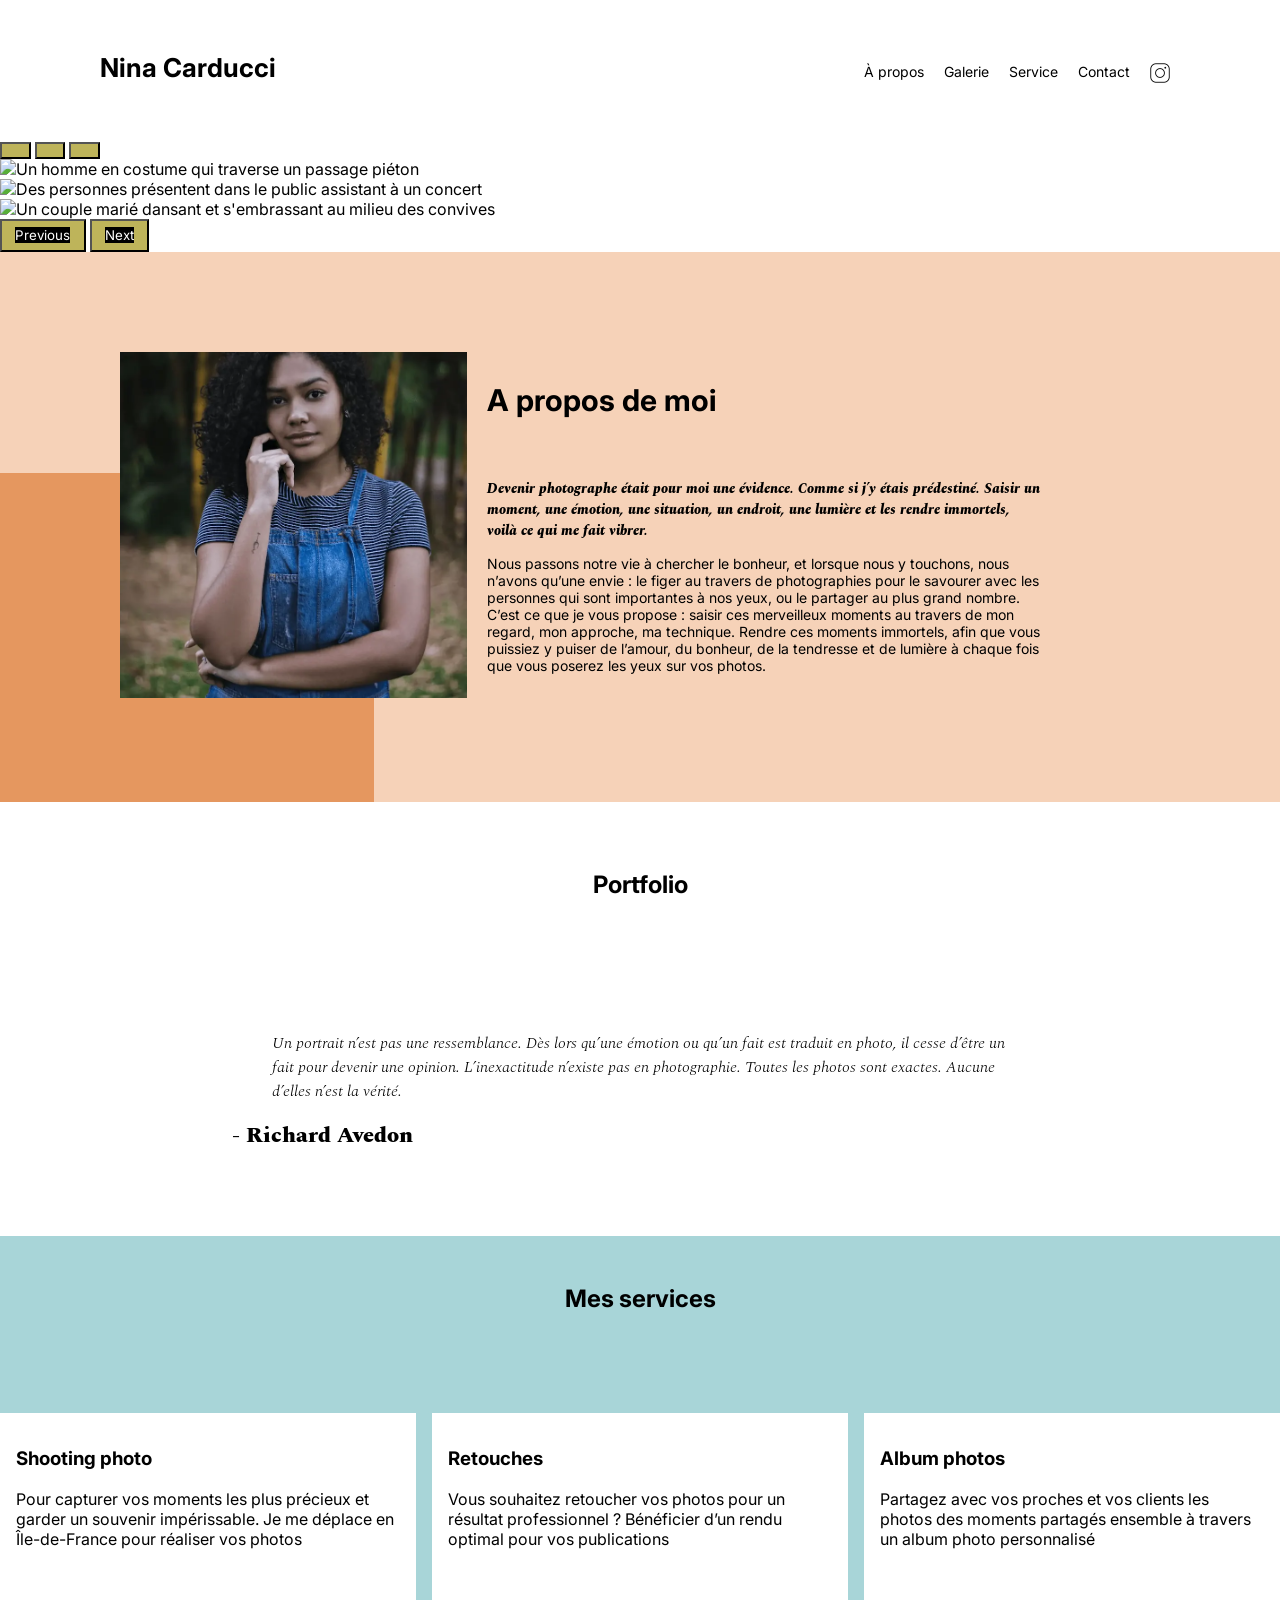
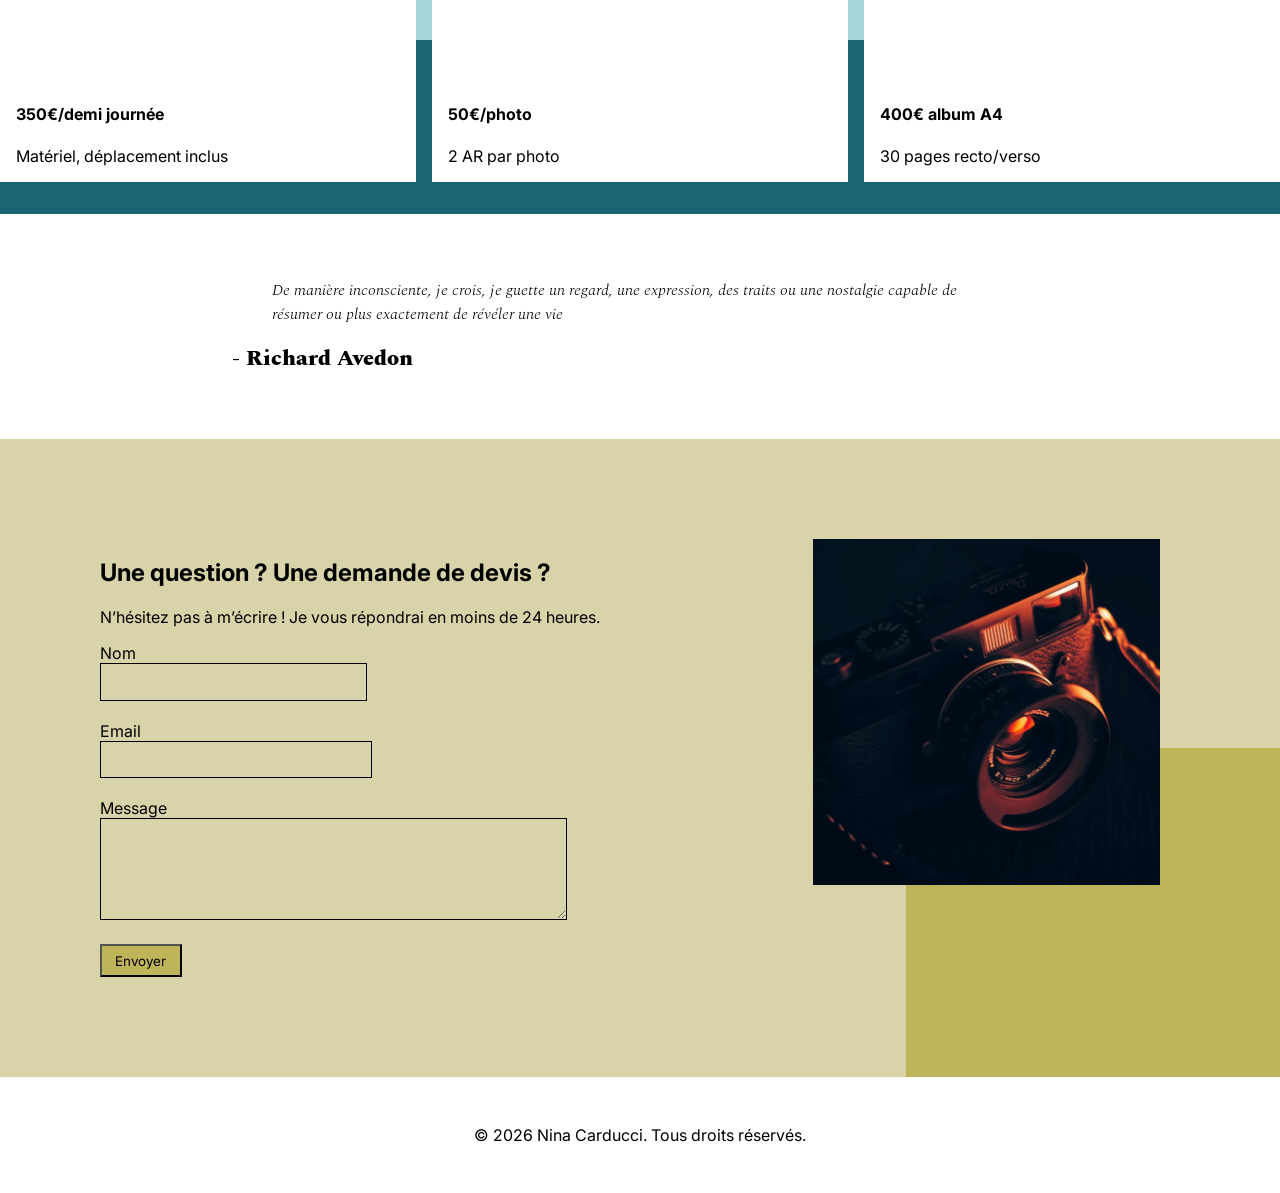
==== commit 74bf04b2: "modif alt img" ====
--- a/index.html
+++ b/index.html
@@ -5,13 +5,10 @@
 	<!--tag meta-->
 	<meta charset="UTF-8">
 	<meta name="viewport" content="width=device-width, initial-scale=1.0">
-
 	<!--tag title-->
 	<title>Nina Carducci – Photographe professionnelle</title>
 	<!--tag description-->
 	<meta name="description" content="Nina Carducci, photographe professionnelle à Bordeaux. Spécialisée en portraits, mariages, concerts et photographie d’entreprise. Découvrez son portfolio et ses services.">
-
-
 	<!--tag link-->
 	<link rel="stylesheet" href="./assets/bootstrap/bootstrap.css">
 	<link rel="stylesheet" href="./assets/style.css">
@@ -92,13 +89,13 @@
 			</div> 
 			<div class="carousel-inner">
 				<div class="carousel-item active">
-					<img src="./assets/images/slider/ryoji-iwata.webp" class="d-block w-100" alt="Ryoji Iwata" width="1582" height="890" fetchpriority="high">
+					<img src="./assets/images/slider/ryoji_iwata.webp" class="d-block w-100" alt="Un homme en costume qui traverse un passage piéton" width="1582" height="890" fetchpriority="high">
 				</div>
 				<div class="carousel-item">
-					<img src="./assets/images/slider/nicholas-green.webp" class="d-block w-100" alt="Nicholas Green" loading="lazy" width="1582" height="890">
+					<img src="./assets/images/slider/nicholas_green.webp" class="d-block w-100" alt="Des personnes présentent dans le public assistant à un concert" loading="lazy" width="1582" height="890">
 				</div>
 				<div class="carousel-item">
-					<img src="./assets/images/slider/edward-cisneros.webp" class="d-block w-100" alt="Edward Cisneros" loading="lazy" width="1582" height="890">
+					<img src="./assets/images/slider/edward_cisneros.webp" class="d-block w-100" alt="Un couple marié dansant et s'embrassant au milieu des convives" loading="lazy" width="1582" height="890">
 				</div>
 			</div>
 			<button class="carousel-control-prev" type="button" data-bs-target="#carouselExampleIndicators" data-bs-slide="prev">
@@ -116,7 +113,7 @@
 <main>
 <section id="about">
 	<div class="picture left">
-		<img src="./assets/images/nina.webp" alt="Nina Carducci" width="550" height="550">
+		<img src="./assets/images/nina.webp" alt="Portrait de Nina Carducci" width="550" height="550">
 	</div>
 	<div id="about-me">
 		<h2 class="about-me__title">A propos de moi</h2>
@@ -129,15 +126,15 @@
 	<h2 class="title">Portfolio</h2>
 	<div class="container py-3">
 		<div class="gallery" style="display: none">
-			<img data-gallery-tag="Concert" class="gallery-item" src="./assets/images/gallery/concerts/aaron-paul.webp" alt="Aaron Paul" loading="lazy"/>
-			<img data-gallery-tag="Entreprises" class="gallery-item" src="./assets/images/gallery/entreprise/ali-morshedlou.webp" alt="Ali Morshedlou" loading="lazy"/>
-			<img data-gallery-tag="Entreprises" class="gallery-item" src="./assets/images/gallery/entreprise/jason-goodman.webp" alt="Jason Goodman" loading="lazy"/>
-			<img data-gallery-tag="Mariages" class="gallery-item" src="./assets/images/gallery/mariage/hannah-busing.webp" alt="Hannah Busing" loading="lazy"/>
-			<img data-gallery-tag="Portrait" class="gallery-item" src="./assets/images/gallery/portraits/ade-tunji.webp" alt="Ade Tunji" loading="lazy"/>
-			<img data-gallery-tag="Mariages" class="gallery-item" src="./assets/images/gallery/mariage/jakob-owens.webp" alt="Jakob Owens" loading="lazy"/>
-			<img data-gallery-tag="Portrait" class="gallery-item" src="./assets/images/gallery/portraits/nino-van-prattenburg.webp" alt="Nino Van Prattenburg" loading="lazy"/>
-			<img data-gallery-tag="Concert" class="gallery-item" src="./assets/images/gallery/concerts/austin-neill.webp" alt="Austin Neill" loading="lazy"/>
-			<img data-gallery-tag="Entreprises" class="gallery-item" src="./assets/images/gallery/entreprise/mateus-campos-felipe.webp" alt="Mateus Campos Felipe" loading="lazy"/>
+			<img data-gallery-tag="Concert" class="gallery-item" src="./assets/images/gallery/concerts/aaron_paul.webp" alt="Un groupe musical se produisant sur scène devant une foule en liesse" loading="lazy"/>
+			<img data-gallery-tag="Entreprises" class="gallery-item" src="./assets/images/gallery/entreprise/ali_morshedlou.webp" alt="Portrait d'un homme en costume" loading="lazy"/>
+			<img data-gallery-tag="Entreprises" class="gallery-item" src="./assets/images/gallery/entreprise/jason_goodman.webp" alt="Femme souriant au travail avec ses collègues" loading="lazy"/>
+			<img data-gallery-tag="Mariages" class="gallery-item" src="./assets/images/gallery/mariage/hannah_busing.webp" alt="Paire de mains d'un couple se rejoignant" loading="lazy"/>
+			<img data-gallery-tag="Portrait" class="gallery-item" src="./assets/images/gallery/portraits/ade_tunji.webp" alt="Homme fermant les yeux sous la lumière intense du soleil" loading="lazy"/>
+			<img data-gallery-tag="Mariages" class="gallery-item" src="./assets/images/gallery/mariage/jakob_owens.webp" alt="Couple fraîchement marié marchant en se tenant la main et se regardant amoureusement" loading="lazy"/>
+			<img data-gallery-tag="Portrait" class="gallery-item" src="./assets/images/gallery/portraits/nino_van_prattenburg.webp" alt="Femme posant pour un portrait en se tenant à un grillage" loading="lazy"/>
+			<img data-gallery-tag="Concert" class="gallery-item" src="./assets/images/gallery/concerts/austin_neill.webp" alt="Artiste se produisant en concert avec de la fumée en arrière-plan" loading="lazy"/>
+			<img data-gallery-tag="Entreprises" class="gallery-item" src="./assets/images/gallery/entreprise/mateus_campos_felipe.webp" alt="Femme rigolant au travail devant son ordinateur" loading="lazy"/>
 		</div>
 	</div>
 	<div class="quote">
@@ -226,7 +223,7 @@
 	</div>
 
 		<div class="picture right">
-			<img src="./assets/images/camera.webp" alt="Camera" width="420" height="420" loading="lazy">
+			<img src="./assets/images/camera.webp" alt="Appareil photo" width="420" height="420" loading="lazy">
 		</div>
 	</div>
 </div>
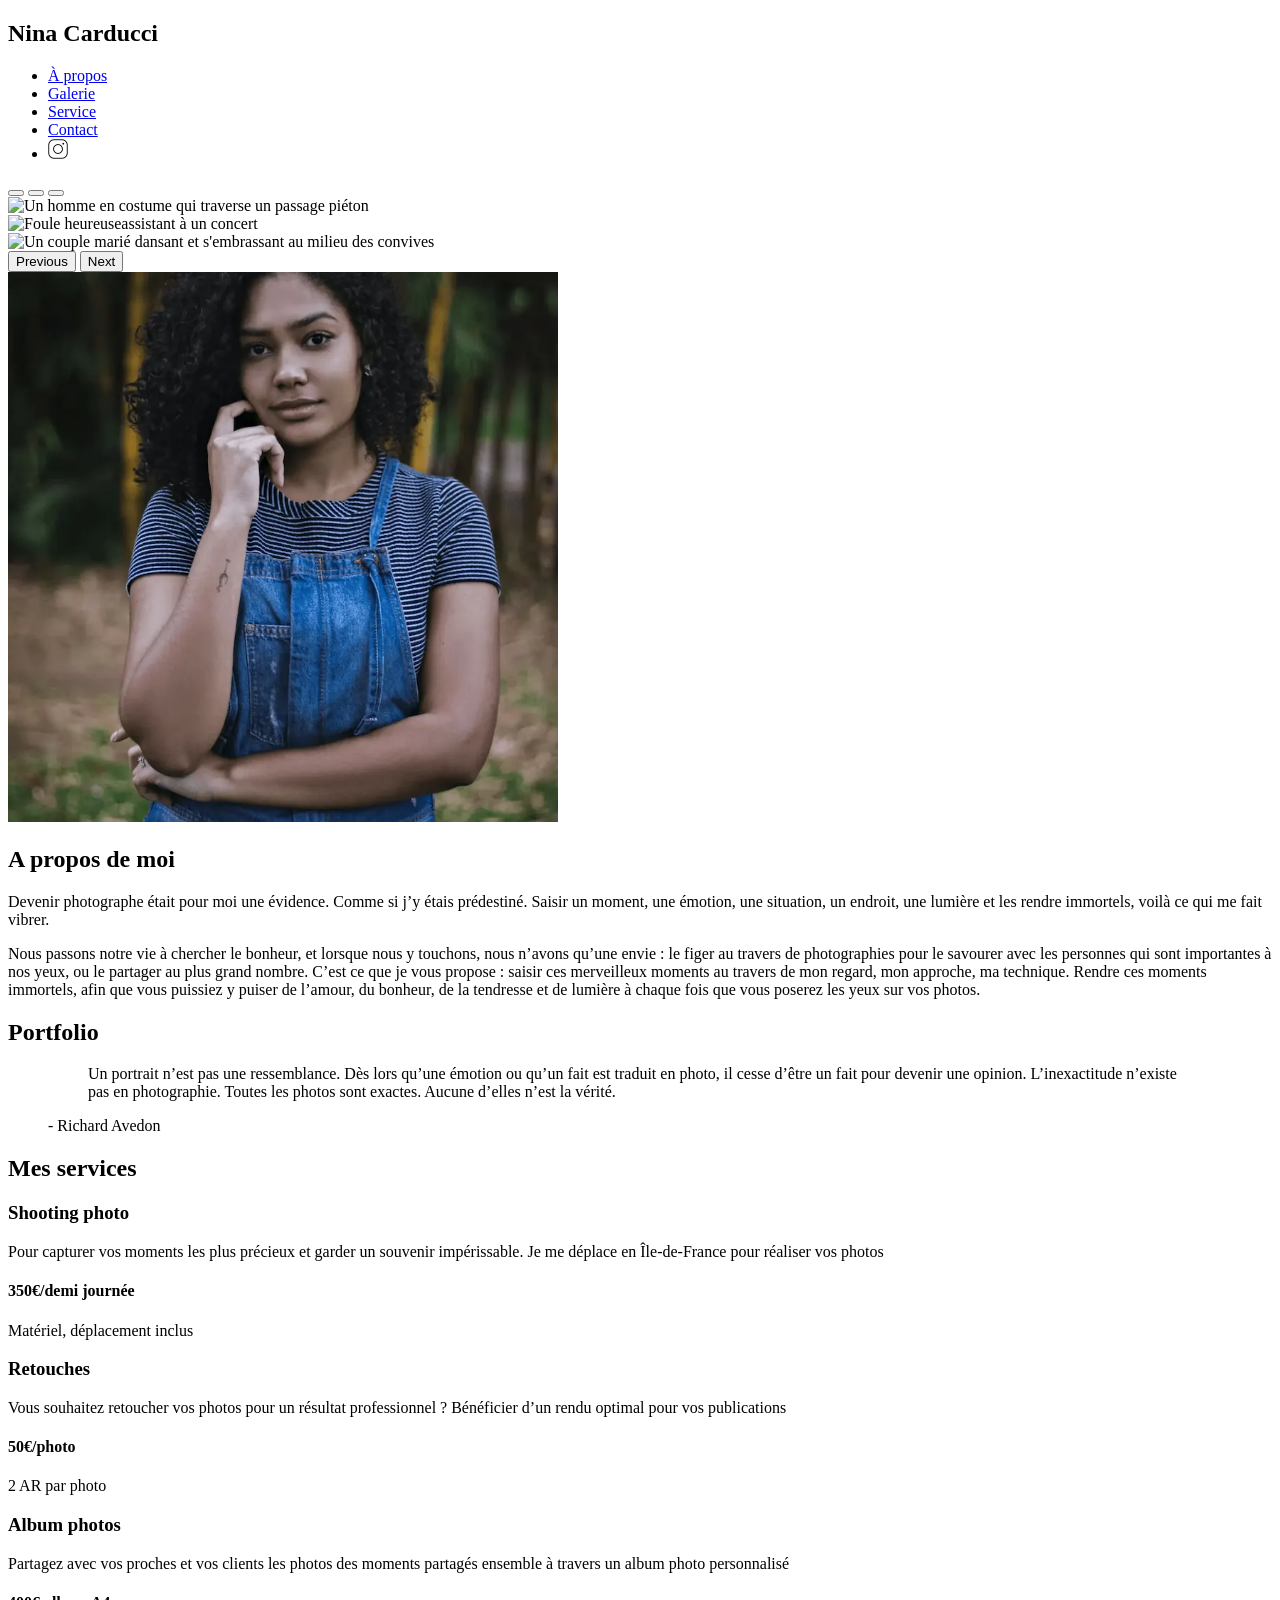
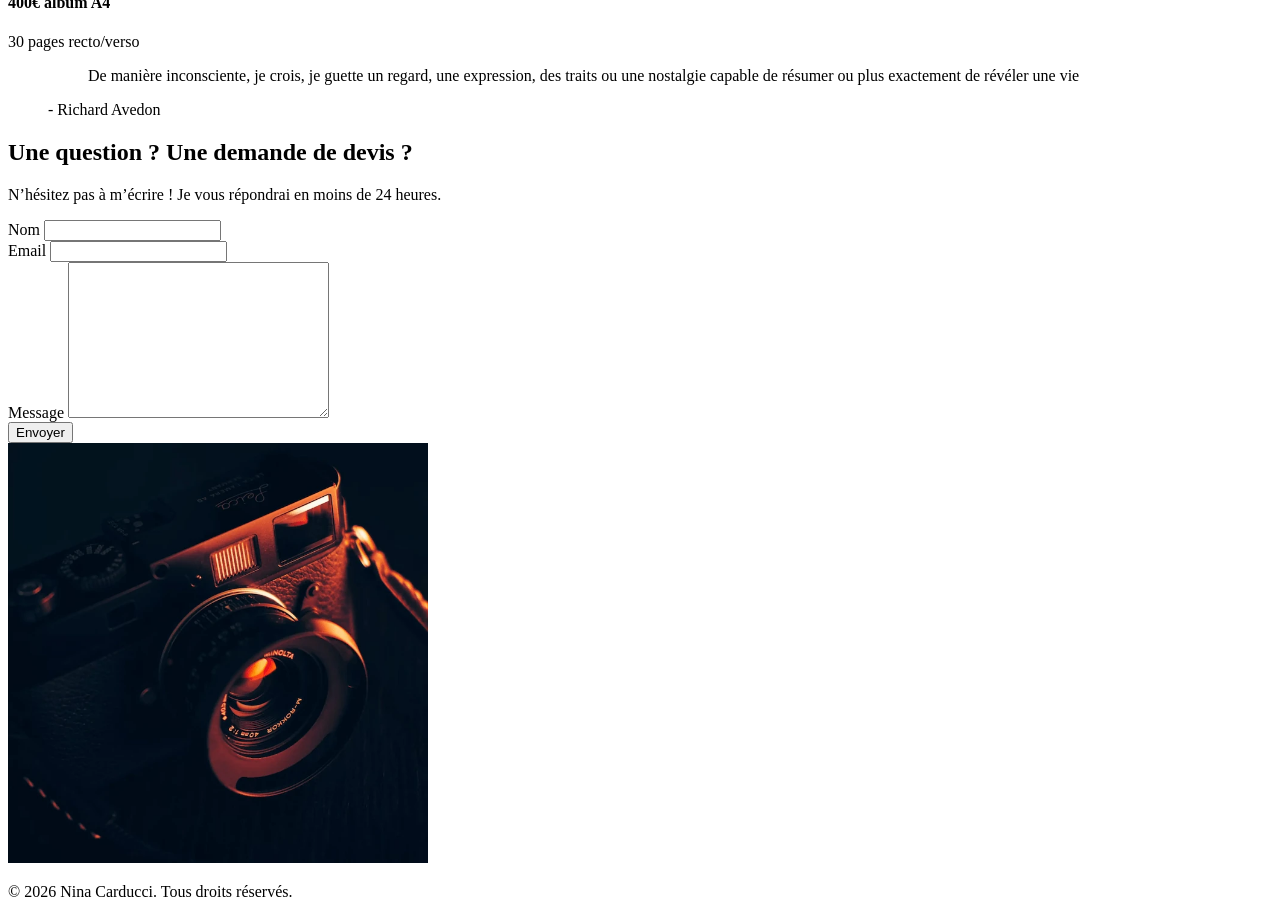
==== commit c3b11ab4: "name images" ====
--- a/index.html
+++ b/index.html
@@ -1,64 +1,88 @@
 <!DOCTYPE html>
 <html lang="fr">
 <head>
-
-	<!--tag meta-->
 	<meta charset="UTF-8">
 	<meta name="viewport" content="width=device-width, initial-scale=1.0">
-	<!--tag title-->
-	<title>Nina Carducci – Photographe professionnelle</title>
-	<!--tag description-->
-	<meta name="description" content="Nina Carducci, photographe professionnelle à Bordeaux. Spécialisée en portraits, mariages, concerts et photographie d’entreprise. Découvrez son portfolio et ses services.">
-	<!--tag link-->
-	<link rel="stylesheet" href="./assets/bootstrap/bootstrap.css">
-	<link rel="stylesheet" href="./assets/style.css">
+
+	<title>Nina Carducci – Photographe professionnelle à Bordeaux</title>
+	<meta name="description" content="Nina Carducci, photographe professionnelle à Bordeaux. Spécialisée en portraits, mariages, concerts et photographie d’entreprise.">
+
+	<!-- Preconnect Google Fonts -->
 	<link rel="preconnect" href="https://fonts.googleapis.com">
 	<link rel="preconnect" href="https://fonts.gstatic.com" crossorigin>
-	<link href="https://fonts.googleapis.com/css2?family=Inter&family=Spectral:ital,wght@0,400;1,300;1,400;1,800&display=swap" rel="stylesheet">
-	<!--tag script-->
-	<script src="./assets/bootstrap/bootstrap.bundle.js" defer></script>
-	<script src="https://code.jquery.com/jquery-3.4.1.min.js" integrity="sha256-CSXorXvZcTkaix6Yvo6HppcZGetbYMGWSFlBw8HfCJo=" crossorigin="anonymous" defer></script>
+
+	<!-- Google Fonts non bloquant -->
+	<link rel="preload"
+		  href="https://fonts.googleapis.com/css2?family=Inter&family=Spectral:ital,wght@0,400;1,300;1,400;1,800&display=swap"
+		  as="style"
+		  onload="this.rel='stylesheet'">
+	<noscript>
+		<link rel="stylesheet"
+			  href="https://fonts.googleapis.com/css2?family=Inter&family=Spectral:ital,wght@0,400;1,300;1,400;1,800&display=swap">
+	</noscript>
+
+	<!-- Bootstrap CSS non bloquant -->
+	<link rel="preload"
+		  href="./assets/bootstrap/bootstrap.min.css"
+		  as="style"
+		  onload="this.rel='stylesheet'">
+	<noscript>
+		<link rel="stylesheet" href="./assets/bootstrap/bootstrap.min.css">
+	</noscript>
+
+	<!-- CSS principal -->
+	 <link rel="preload" href="assets/style.min.css" as="style" onload="this.onload=null;this.rel='stylesheet'">
+	<noscript>
+  	<link rel="stylesheet" href="assets/style.min.css">
+	</noscript>
+
+	<!-- Scripts JS -->
+	<script src="./assets/bootstrap/bootstrap.bundle.min.js" defer></script>
+	<script src="https://code.jquery.com/jquery-3.4.1.min.js"
+			integrity="sha256-CSXorXvZcTkaix6Yvo6HppcZGetbYMGWSFlBw8HfCJo="
+			crossorigin="anonymous"
+			defer></script>
 	<script src="./assets/maugallery.js" defer></script>
 	<script src="./assets/scripts.js" defer></script>
-	<!-- Meta Tag FB Open Graph -->
+
+	<!-- Open Graph -->
 	<meta property="og:site_name" content="Nina Carducci - Photographe à Bordeaux">
 	<meta property="og:title" content="Nina Carducci - Photographe à Bordeaux">
-	<meta property="og:image" content="	https://nina-carducci-bordeaux-photographe.netlify.app/assets/images/nina.webp">
+	<meta property="og:image" content="https://nina-carducci-bordeaux-photographe.netlify.app/assets/images/nina.webp">
 	<meta property="og:type" content="website">
-	<meta property="og:description" content="Photographe professionnelle à Bordeaux. Mon objectif : saisir vos merveilleux moments au travers de mon regard, mon approche, ma technique. Rendre ces moments immortels, afin que vous puissiez y puiser de l’amour, du bonheur, de la tendresse et de lumière à chaque fois que vous poserez les yeux sur vos photos.">
-	<!-- Meta Tag Twitter -->
+	<meta property="og:description" content="Photographe professionnelle à Bordeaux. Mon objectif : saisir vos merveilleux moments au travers de mon regard.">
+	<meta property="og:url" content="https://nina-carducci-bordeaux-photographe.netlify.app/">
+
+	<!-- Twitter -->
 	<meta name="twitter:card" content="summary_large_image">
 	<meta name="twitter:title" content="Nina Carducci - Photographe à Bordeaux">
-	<meta name="twitter:description" content="Photographe professionnelle à Bordeaux. Mon objectif : saisir vos merveilleux moments au travers de mon regard, mon approche, ma technique. Rendre ces moments immortels, afin que vous puissiez y puiser de l’amour, du bonheur, de la tendresse et de lumière à chaque fois que vous poserez les yeux sur vos photos.">
+	<meta name="twitter:description" content="Photographe professionnelle à Bordeaux.">
 	<meta name="twitter:image" content="https://nina-carducci-bordeaux-photographe.netlify.app/assets/images/nina.webp">
-	<meta property="og:url" content="https://nina-carducci-bordeaux-photographe.netlify.app/">
-	<meta property="og:logo" content="https://nina-carducci-bordeaux-photographe.netlify.app/assets/images/nina.webp">
-	<!-- local SEO -->
+
+	<!-- Local SEO -->
 	<script type="application/ld+json">
-  	{
-    	"@context": "https://schema.org",
-		"@type": "LocalBusiness",
-		"name": "Nina Carducci - Photographe",
-		"description": "Nina Carducci, photographe professionnelle à Bordeaux.",
-		"image": "	https://nina-carducci-bordeaux-photographe.netlify.app/assets/images/nina.webp",
-		"sameAs": [
-  			"https://www.instagram.com/ninacarducci.photo/?hl=fr"
-			],
-		"url": "https://nina-carducci-bordeaux-photographe.netlify.app/",
-		"telephone": "+33 5 56 67 78 89",
-		"address": {
-			"@type": "PostalAddress",
-			"streetAddress": "68 avenue Alsace-Lorraine",
-			"addressLocality": "Bordeaux",
-			"postalCode": "33200",
-			"addressCountry": "FR"
-			},
-		"priceRange": "€€",
-		"openingHours" : ["Mo-Fr 10:00-19:00"]
-  	}
-  	</script>
-
+	{
+	  "@context": "https://schema.org",
+	  "@type": "LocalBusiness",
+	  "name": "Nina Carducci - Photographe",
+	  "description": "Nina Carducci, photographe professionnelle à Bordeaux.",
+	  "image": "https://nina-carducci-bordeaux-photographe.netlify.app/assets/images/nina.webp",
+	  "sameAs": ["https://www.instagram.com/ninacarducci.photo/?hl=fr"],
+	  "url": "https://nina-carducci-bordeaux-photographe.netlify.app/",
+	  "telephone": "+33 5 56 67 78 89",
+	  "address": {
+		"@type": "PostalAddress",
+		"streetAddress": "68 avenue Alsace-Lorraine",
+		"addressLocality": "Bordeaux",
+		"postalCode": "33200",
+		"addressCountry": "FR"
+	  },
+	  "priceRange": "€€",
+	  "openingHours": ["Mo-Fr 10:00-19:00"]
+	}
+	</script>
 </head>
+
 <body>
 
 <header>
@@ -89,13 +113,13 @@
 			</div> 
 			<div class="carousel-inner">
 				<div class="carousel-item active">
-					<img src="./assets/images/slider/ryoji_iwata.webp" class="d-block w-100" alt="Un homme en costume qui traverse un passage piéton" width="1582" height="890" fetchpriority="high">
+					<img src="./assets/images/slider/homme_en_costume_dans_la_rue.webp" class="d-block w-100" alt="Un homme en costume qui traverse un passage piéton" width="1582" height="890" fetchpriority="high">
 				</div>
 				<div class="carousel-item">
-					<img src="./assets/images/slider/nicholas_green.webp" class="d-block w-100" alt="Des personnes présentent dans le public assistant à un concert" loading="lazy" width="1582" height="890">
+					<img src="./assets/images/slider/foule_a_un_concert.webp" class="d-block w-100" alt="Foule heureuseassistant à un concert" loading="lazy" width="1582" height="890">
 				</div>
 				<div class="carousel-item">
-					<img src="./assets/images/slider/edward_cisneros.webp" class="d-block w-100" alt="Un couple marié dansant et s'embrassant au milieu des convives" loading="lazy" width="1582" height="890">
+					<img src="./assets/images/slider/maries_et_leurs_invites.webp" class="d-block w-100" alt="Un couple marié dansant et s'embrassant au milieu des convives" loading="lazy" width="1582" height="890">
 				</div>
 			</div>
 			<button class="carousel-control-prev" type="button" data-bs-target="#carouselExampleIndicators" data-bs-slide="prev">
@@ -126,15 +150,15 @@
 	<h2 class="title">Portfolio</h2>
 	<div class="container py-3">
 		<div class="gallery" style="display: none">
-			<img data-gallery-tag="Concert" class="gallery-item" src="./assets/images/gallery/concerts/aaron_paul.webp" alt="Un groupe musical se produisant sur scène devant une foule en liesse" loading="lazy"/>
-			<img data-gallery-tag="Entreprises" class="gallery-item" src="./assets/images/gallery/entreprise/ali_morshedlou.webp" alt="Portrait d'un homme en costume" loading="lazy"/>
-			<img data-gallery-tag="Entreprises" class="gallery-item" src="./assets/images/gallery/entreprise/jason_goodman.webp" alt="Femme souriant au travail avec ses collègues" loading="lazy"/>
-			<img data-gallery-tag="Mariages" class="gallery-item" src="./assets/images/gallery/mariage/hannah_busing.webp" alt="Paire de mains d'un couple se rejoignant" loading="lazy"/>
-			<img data-gallery-tag="Portrait" class="gallery-item" src="./assets/images/gallery/portraits/ade_tunji.webp" alt="Homme fermant les yeux sous la lumière intense du soleil" loading="lazy"/>
-			<img data-gallery-tag="Mariages" class="gallery-item" src="./assets/images/gallery/mariage/jakob_owens.webp" alt="Couple fraîchement marié marchant en se tenant la main et se regardant amoureusement" loading="lazy"/>
-			<img data-gallery-tag="Portrait" class="gallery-item" src="./assets/images/gallery/portraits/nino_van_prattenburg.webp" alt="Femme posant pour un portrait en se tenant à un grillage" loading="lazy"/>
-			<img data-gallery-tag="Concert" class="gallery-item" src="./assets/images/gallery/concerts/austin_neill.webp" alt="Artiste se produisant en concert avec de la fumée en arrière-plan" loading="lazy"/>
-			<img data-gallery-tag="Entreprises" class="gallery-item" src="./assets/images/gallery/entreprise/mateus_campos_felipe.webp" alt="Femme rigolant au travail devant son ordinateur" loading="lazy"/>
+			<img data-gallery-tag="Concert" class="gallery-item" src="./assets/images/gallery/concerts/foule_lors_d_un_concert.webp" alt="Un groupe musical se produisant sur scène devant une foule en liesse" loading="lazy">
+			<img data-gallery-tag="Entreprises" class="gallery-item" src="./assets/images/gallery/entreprise/portrait_homme_en_costume.webp" alt="Portrait d'un homme en costume" loading="lazy">
+			<img data-gallery-tag="Entreprises" class="gallery-item" src="./assets/images/gallery/entreprise/collegues_rigolant.webp" alt="Femme souriant au travail avec ses collègues" loading="lazy">
+			<img data-gallery-tag="Mariages" class="gallery-item" src="./assets/images/gallery/mariage/mains_d_un_couple.webp" alt="Paire de mains d'un couple se rejoignant" loading="lazy">
+			<img data-gallery-tag="Portrait" class="gallery-item" src="./assets/images/gallery/portraits/portrait_homme_soleil.webp" alt="Homme fermant les yeux sous la lumière intense du soleil" loading="lazy">
+			<img data-gallery-tag="Mariages" class="gallery-item" src="./assets/images/gallery/mariage/couple_marchant.webp" alt="Couple fraîchement marié marchant en se tenant la main et se regardant amoureusement" loading="lazy">
+			<img data-gallery-tag="Portrait" class="gallery-item" src="./assets/images/gallery/portraits/portrait_femme.webp" alt="Femme posant pour un portrait en se tenant à un grillage" loading="lazy">
+			<img data-gallery-tag="Concert" class="gallery-item" src="./assets/images/gallery/concerts/artiste_sur_scene.webp" alt="Artiste se produisant en concert avec de la fumée en arrière-plan" loading="lazy">
+			<img data-gallery-tag="Entreprises" class="gallery-item" src="./assets/images/gallery/entreprise/femme_riant_au_travail.webp" alt="Femme rigolant au travail devant son ordinateur" loading="lazy">
 		</div>
 	</div>
 	<div class="quote">
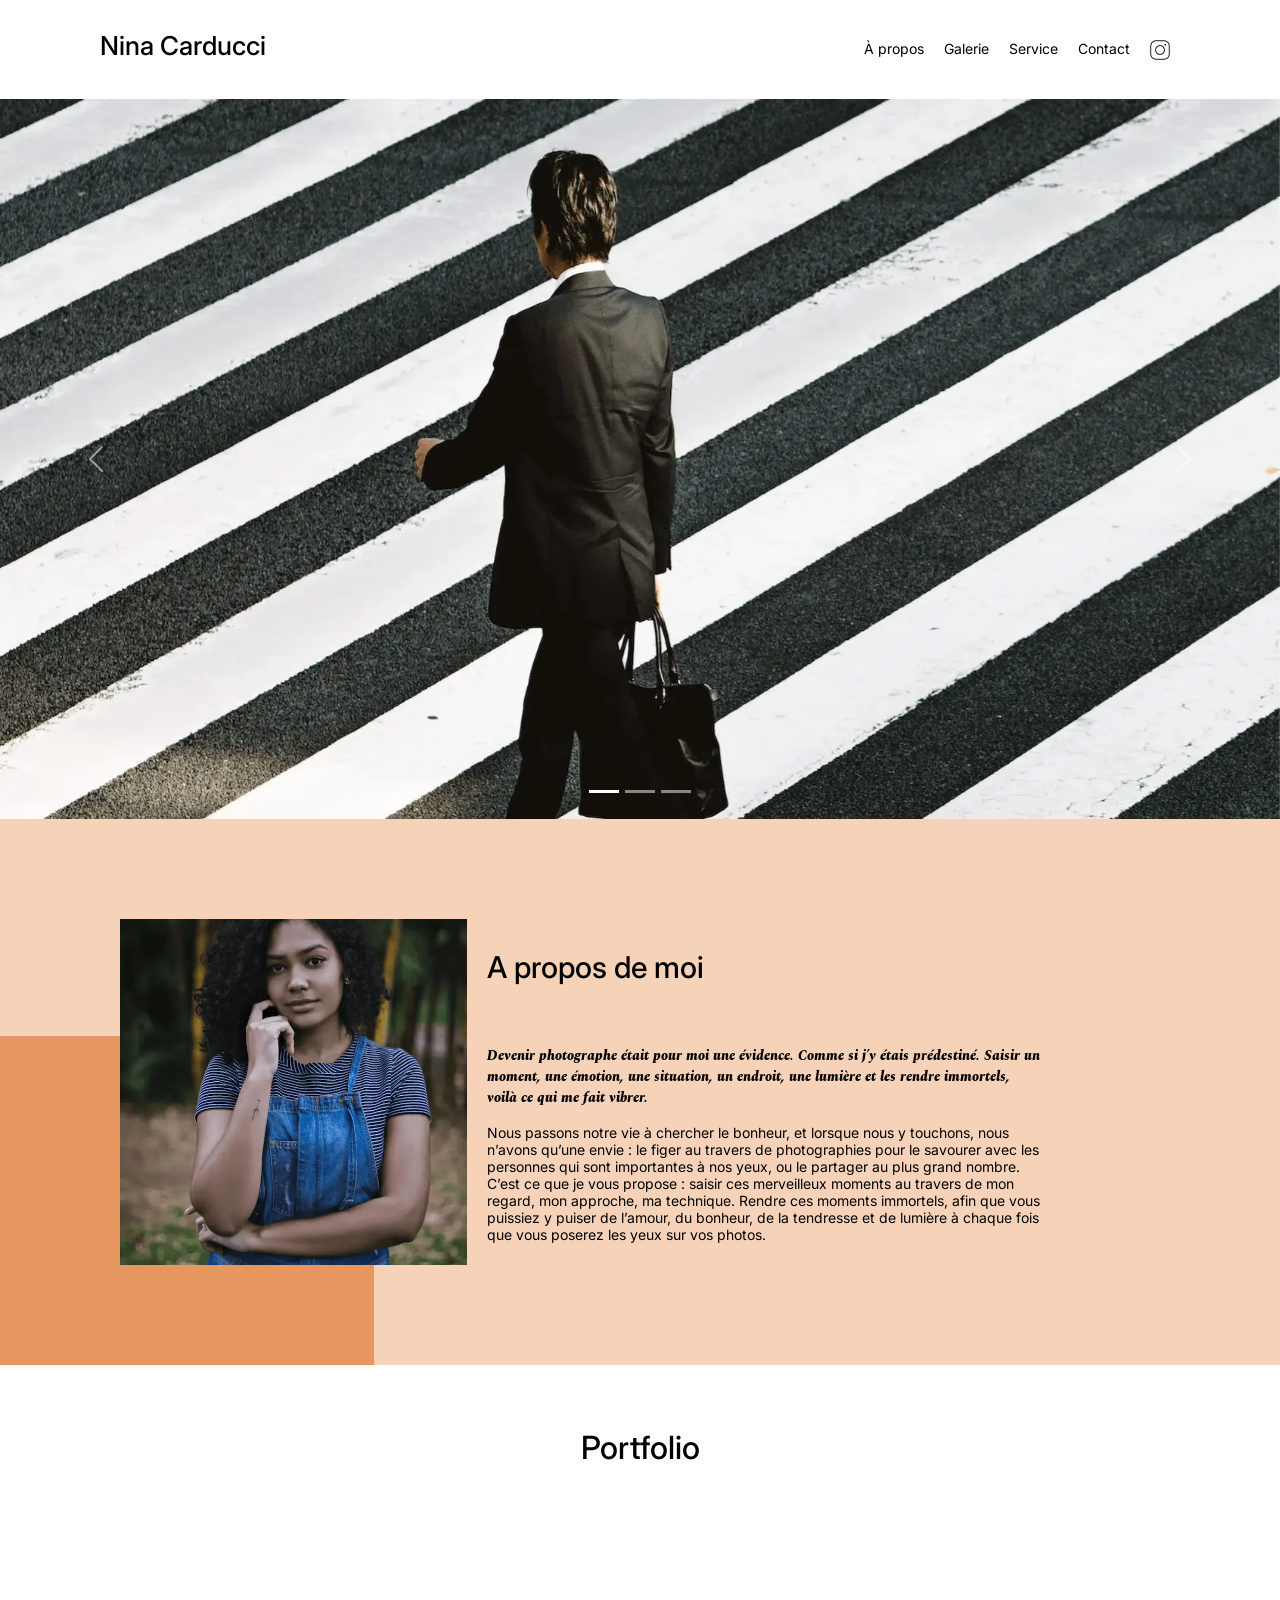
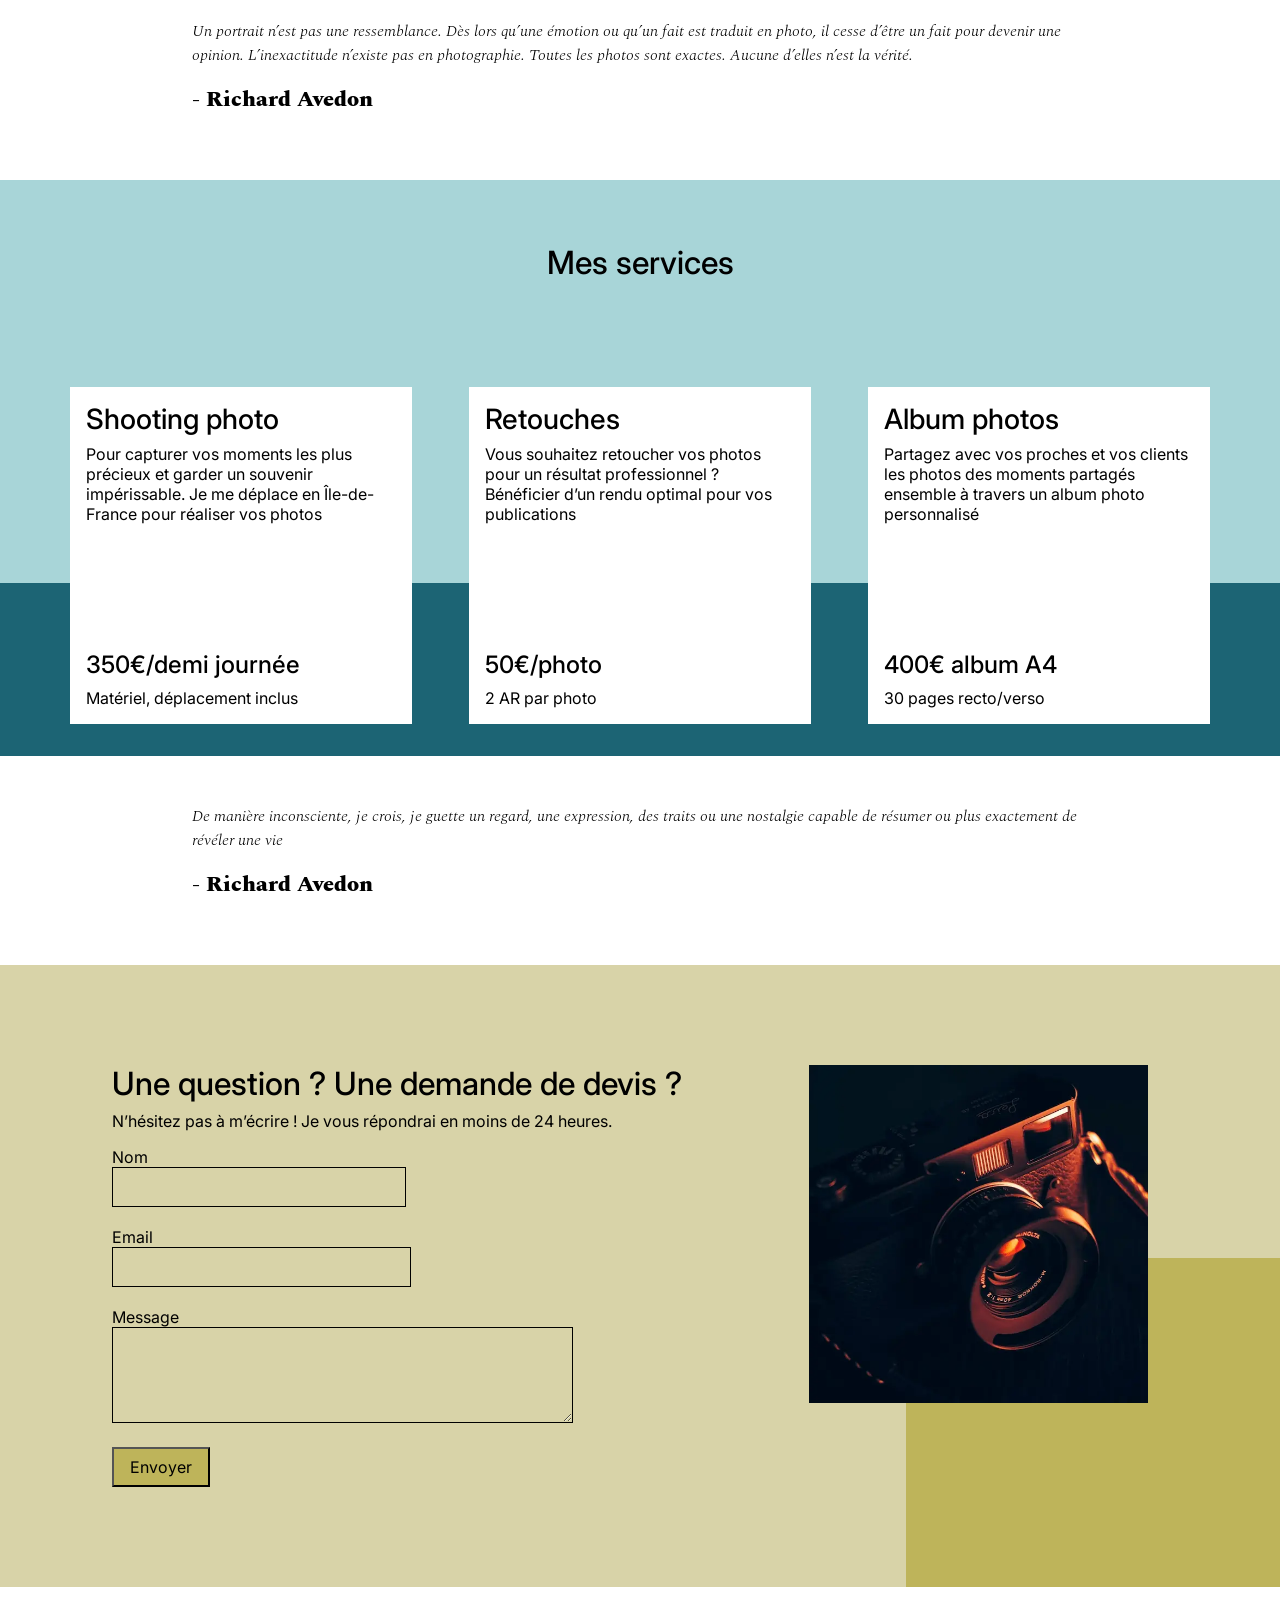
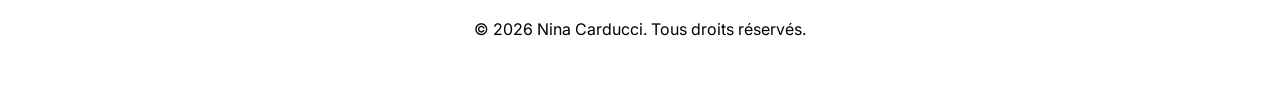
==== commit f01988ca: "correction of tag titles" ====
--- a/index.html
+++ b/index.html
@@ -11,7 +11,7 @@
 	<link rel="preconnect" href="https://fonts.googleapis.com">
 	<link rel="preconnect" href="https://fonts.gstatic.com" crossorigin>
 
-	<!-- Google Fonts non bloquant -->
+	<!-- Google Fonts -->
 	<link rel="preload"
 		  href="https://fonts.googleapis.com/css2?family=Inter&family=Spectral:ital,wght@0,400;1,300;1,400;1,800&display=swap"
 		  as="style"
@@ -21,7 +21,7 @@
 			  href="https://fonts.googleapis.com/css2?family=Inter&family=Spectral:ital,wght@0,400;1,300;1,400;1,800&display=swap">
 	</noscript>
 
-	<!-- Bootstrap CSS non bloquant -->
+	<!-- Bootstrap CSS -->
 	<link rel="preload"
 		  href="./assets/bootstrap/bootstrap.min.css"
 		  as="style"
@@ -31,10 +31,7 @@
 	</noscript>
 
 	<!-- CSS principal -->
-	 <link rel="preload" href="assets/style.min.css" as="style" onload="this.onload=null;this.rel='stylesheet'">
-	<noscript>
   	<link rel="stylesheet" href="assets/style.min.css">
-	</noscript>
 
 	<!-- Scripts JS -->
 	<script src="./assets/bootstrap/bootstrap.bundle.min.js" defer></script>
--- a/assets/style.min.css
+++ b/assets/style.min.css
@@ -0,0 +1,2 @@
+body{max-width:1920px;margin:auto}*{font-family:'Inter';font-style:normal}.top-header{background-color:white;position:sticky;top:0;z-index:1000;display:flex;justify-content:space-between;padding-inline:100px;padding-block:30px;align-items:center}.top-header .name{font-size:26px}nav ul{display:flex;list-style-type:none;font-size:14px;margin-bottom:0}nav li{padding-inline:10px}nav a{text-decoration:none;color:#000}.social-link img{width:20px}.visually-hidden{color:#FFFFFF;background-color:#000000}.carousel-item img{width:100%;height:auto;object-fit:cover}#about{display:flex;background-color:#F6D2B8;padding-inline:100px;padding-block:100px;position:relative}.picture.left::before{content:' ';background-color:#E5975F;width:374px;height:329px;position:absolute;bottom:0;left:0;z-index:-1}.picture{flex:1;margin:0 20px;z-index:0}.picture img{width:100%;height:auto;object-fit:cover}#about-me{flex:2}.about-me__title{margin-top:1em;margin-bottom:60px;font-size:30px}.about-me__introduction{font-family:'Spectral';font-weight:800;font-style:italic;width:60%}#about-me p{width:80%;font-size:14px}.title{text-align:center;padding-block:2em}.gallery .nav{justify-content:center}.nav-pills .nav-link{color:#000}.nav-link:hover,.nav-link:focus{background-color:#6f5200;color:#ffffff;outline:none}.nav-pills .nav-link.active,.nav-pills .nav-link.active-tag{background-color:#6f5200!important;color:#ffffff!important}.item-column{position:relative;margin-bottom:0!important;padding:0}.item-column::after{content:"";display:block;padding-bottom:100%}.gallery-item{position:absolute;width:100%;height:100%;object-fit:cover;padding:.5em}.mg-prev,.mg-next{width:30px;height:30px;border-radius:00%;justify-content:center;align-items:center;display:flex;font-size:24px}.quote{font-family:'Spectral';font-style:italic;width:70%;margin:auto;padding-block:3em}.quote__text{font-family:Spectral;font-style:italic;font-weight:300}.quote__author{font-family:Spectral;font-weight:800;font-size:22px}#services{margin:auto;background-color:#A8D5D8;position:relative}#services .container::before{content:' ';background-color:#1C6474;position:absolute;width:100%;height:30%;bottom:0;left:0;z-index:0}#services .container{justify-content:space-between;display:flex;padding:2em 0}.service{background-color:white;max-width:390px;width:30%;height:337px;padding:1em;display:flex;flex-direction:column;justify-content:space-between;z-index:1}#contact{margin:auto;background-color:#D8D3A8;position:relative;padding-inline:100px;padding-block:100px}#contact .container{display:flex}.picture.right::before{content:' ';background-color:#BEB45A;width:374px;height:329px;position:absolute;bottom:0;right:0;z-index:-1}.form-container{flex:2}form{display:flex;flex-direction:column;width:70%;align-items:flex-start}form input{width:100%;background-color:transparent;border:solid 1px;height:2.5em;margin-bottom:20px}form textarea{width:100%;background-color:transparent;border:solid 1px;height:5em;line-height:2.5em;font-size:1.2em;margin-bottom:20px}button{background-color:#BEB45A;padding:.5em 1em}footer{display:flex;justify-content:center;padding:2em 0}@media all and (max-width:1180px){.picture{flex:2}#about,#contact .container{align-items:center}.about-me__title{margin-top:0;margin-bottom:1em}#about-me h6,#about-me p{width:100%}}@media all and (max-width:1000px){#about{flex-direction:column}.picture{width:50%}.picture.left::before{width:100%;height:30%;position:absolute;bottom:auto;top:0;left:0;z-index:-1}.about-me__title{text-align:center;margin-top:1em}#services .container{flex-direction:column}.service{width:100%;max-width:100%;height:auto;margin:2em 0}.service__description{margin-bottom:1em}#services .container::before{width:30%;height:100%;bottom:0;right:0;left:auto;z-index:0}#contact .container{flex-direction:column}#contact .picture.right{margin-top:1em}.picture.right::before{width:100%;height:30%;position:absolute;bottom:0;right:0;z-index:-1}}@media all and (max-width:650px){.top-header{flex-direction:column;padding-inline:0}.top-header .nav,.top-header .nav ul{width:100%;padding:0}.top-header .nav li{flex:1;padding-block:1em;text-align:center}.picture.left::before,.picture.right::before{height:150px}#services .container{align-items:center}.service{max-width:90%}#about,#contact{padding-inline:2em;padding-block:2em}form{width:100%}.picture{width:80%}}
+
